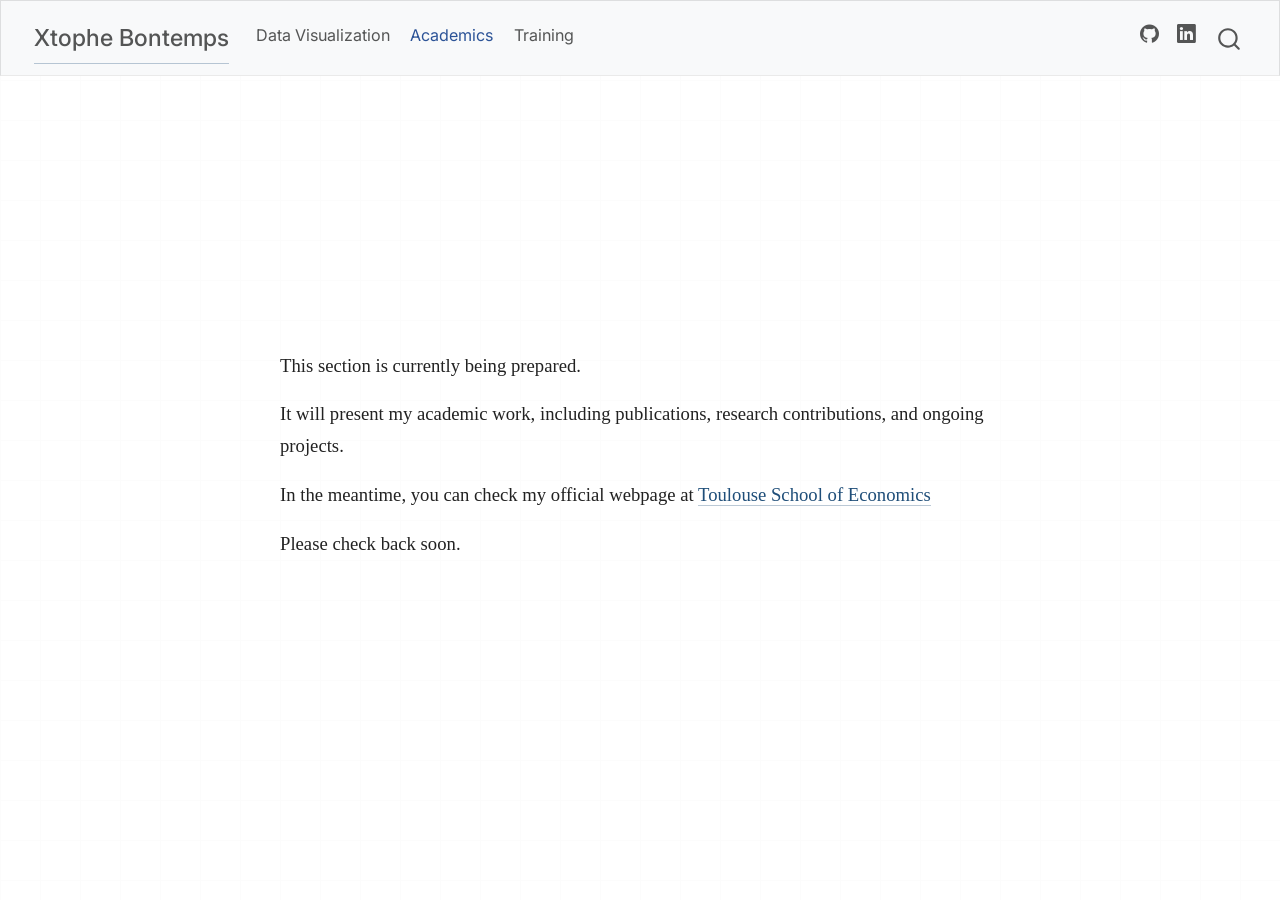
==== docs/academics.html @ 577853c5 "academics..." ====
<!DOCTYPE html>
<html xmlns="http://www.w3.org/1999/xhtml" lang="en" xml:lang="en"><head>

<meta charset="utf-8">
<meta name="generator" content="quarto-1.8.25">

<meta name="viewport" content="width=device-width, initial-scale=1.0, user-scalable=yes">


<title>academics – Xtophe Bontemps</title>
<style>
code{white-space: pre-wrap;}
span.smallcaps{font-variant: small-caps;}
div.columns{display: flex; gap: min(4vw, 1.5em);}
div.column{flex: auto; overflow-x: auto;}
div.hanging-indent{margin-left: 1.5em; text-indent: -1.5em;}
ul.task-list{list-style: none;}
ul.task-list li input[type="checkbox"] {
  width: 0.8em;
  margin: 0 0.8em 0.2em -1em; /* quarto-specific, see https://github.com/quarto-dev/quarto-cli/issues/4556 */ 
  vertical-align: middle;
}
</style>


<script src="site_libs/quarto-nav/quarto-nav.js"></script>
<script src="site_libs/clipboard/clipboard.min.js"></script>
<script src="site_libs/quarto-search/autocomplete.umd.js"></script>
<script src="site_libs/quarto-search/fuse.min.js"></script>
<script src="site_libs/quarto-search/quarto-search.js"></script>
<meta name="quarto:offset" content="./">
<script src="site_libs/quarto-html/quarto.js" type="module"></script>
<script src="site_libs/quarto-html/tabsets/tabsets.js" type="module"></script>
<script src="site_libs/quarto-html/axe/axe-check.js" type="module"></script>
<script src="site_libs/quarto-html/popper.min.js"></script>
<script src="site_libs/quarto-html/tippy.umd.min.js"></script>
<script src="site_libs/quarto-html/anchor.min.js"></script>
<link href="site_libs/quarto-html/tippy.css" rel="stylesheet">
<link href="site_libs/quarto-html/quarto-syntax-highlighting-7b89279ff1a6dce999919e0e67d4d9ec.css" rel="stylesheet" id="quarto-text-highlighting-styles">
<script src="site_libs/bootstrap/bootstrap.min.js"></script>
<link href="site_libs/bootstrap/bootstrap-icons.css" rel="stylesheet">
<link href="site_libs/bootstrap/bootstrap-ff9c7afb6f1404417917cb7d0d4af523.min.css" rel="stylesheet" append-hash="true" id="quarto-bootstrap" data-mode="light">
<script id="quarto-search-options" type="application/json">{
  "location": "navbar",
  "copy-button": false,
  "collapse-after": 3,
  "panel-placement": "end",
  "type": "overlay",
  "limit": 50,
  "keyboard-shortcut": [
    "f",
    "/",
    "s"
  ],
  "show-item-context": false,
  "language": {
    "search-no-results-text": "No results",
    "search-matching-documents-text": "matching documents",
    "search-copy-link-title": "Copy link to search",
    "search-hide-matches-text": "Hide additional matches",
    "search-more-match-text": "more match in this document",
    "search-more-matches-text": "more matches in this document",
    "search-clear-button-title": "Clear",
    "search-text-placeholder": "",
    "search-detached-cancel-button-title": "Cancel",
    "search-submit-button-title": "Submit",
    "search-label": "Search"
  }
}</script>


<link rel="stylesheet" href="Mystyle.css">
</head>

<body class="nav-fixed fullcontent quarto-light">

<div id="quarto-search-results"></div>
  <header id="quarto-header" class="headroom fixed-top">
    <nav class="navbar navbar-expand-lg " data-bs-theme="dark">
      <div class="navbar-container container-fluid">
      <div class="navbar-brand-container mx-auto">
    <a href="./index.html" class="navbar-brand navbar-brand-logo">
    </a>
    <a class="navbar-brand" href="./index.html">
    <span class="navbar-title">Xtophe Bontemps</span>
    </a>
  </div>
            <div id="quarto-search" class="" title="Search"></div>
          <button class="navbar-toggler" type="button" data-bs-toggle="collapse" data-bs-target="#navbarCollapse" aria-controls="navbarCollapse" role="menu" aria-expanded="false" aria-label="Toggle navigation" onclick="if (window.quartoToggleHeadroom) { window.quartoToggleHeadroom(); }">
  <span class="navbar-toggler-icon"></span>
</button>
          <div class="collapse navbar-collapse" id="navbarCollapse">
            <ul class="navbar-nav navbar-nav-scroll me-auto">
  <li class="nav-item">
    <a class="nav-link" href="./dataviz.html"> 
<span class="menu-text">Data Visualization</span></a>
  </li>  
  <li class="nav-item">
    <a class="nav-link active" href="./academics.html" aria-current="page"> 
<span class="menu-text">Academics</span></a>
  </li>  
  <li class="nav-item">
    <a class="nav-link" href="./training.html"> 
<span class="menu-text">Training</span></a>
  </li>  
</ul>
            <ul class="navbar-nav navbar-nav-scroll ms-auto">
  <li class="nav-item compact">
    <a class="nav-link" href="https://github.com/XtopheB"> <i class="bi bi-github" role="img">
</i> 
<span class="menu-text"></span></a>
  </li>  
  <li class="nav-item compact">
    <a class="nav-link" href="https://linkedin.com/in/cbontemps/"> <i class="bi bi-linkedin" role="img">
</i> 
<span class="menu-text"></span></a>
  </li>  
</ul>
          </div> <!-- /navcollapse -->
            <div class="quarto-navbar-tools">
</div>
      </div> <!-- /container-fluid -->
    </nav>
</header>
<!-- content -->
<div id="quarto-content" class="quarto-container page-columns page-rows-contents page-layout-article page-navbar">
<!-- sidebar -->
<!-- margin-sidebar -->
    
<!-- main -->
<main class="content" id="quarto-document-content"><header id="title-block-header" class="quarto-title-block"></header>




<p>This section is currently being prepared.<br>
</p>
<p>It will present my academic work, including publications, research contributions, and ongoing projects.&nbsp;</p>
<p>In the meantime, you can check my official webpage at <a href="https://www.tse-fr.eu/people/christophe-bontemps?tab=bio-and-research-interests" target="_blank">Toulouse School of Economics</a><br>
</p>
<p>Please check back soon.</p>



</main> <!-- /main -->
<script id="quarto-html-after-body" type="application/javascript">
  window.document.addEventListener("DOMContentLoaded", function (event) {
    const icon = "";
    const anchorJS = new window.AnchorJS();
    anchorJS.options = {
      placement: 'right',
      icon: icon
    };
    anchorJS.add('.anchored');
    const isCodeAnnotation = (el) => {
      for (const clz of el.classList) {
        if (clz.startsWith('code-annotation-')) {                     
          return true;
        }
      }
      return false;
    }
    const onCopySuccess = function(e) {
      // button target
      const button = e.trigger;
      // don't keep focus
      button.blur();
      // flash "checked"
      button.classList.add('code-copy-button-checked');
      var currentTitle = button.getAttribute("title");
      button.setAttribute("title", "Copied!");
      let tooltip;
      if (window.bootstrap) {
        button.setAttribute("data-bs-toggle", "tooltip");
        button.setAttribute("data-bs-placement", "left");
        button.setAttribute("data-bs-title", "Copied!");
        tooltip = new bootstrap.Tooltip(button, 
          { trigger: "manual", 
            customClass: "code-copy-button-tooltip",
            offset: [0, -8]});
        tooltip.show();    
      }
      setTimeout(function() {
        if (tooltip) {
          tooltip.hide();
          button.removeAttribute("data-bs-title");
          button.removeAttribute("data-bs-toggle");
          button.removeAttribute("data-bs-placement");
        }
        button.setAttribute("title", currentTitle);
        button.classList.remove('code-copy-button-checked');
      }, 1000);
      // clear code selection
      e.clearSelection();
    }
    const getTextToCopy = function(trigger) {
      const outerScaffold = trigger.parentElement.cloneNode(true);
      const codeEl = outerScaffold.querySelector('code');
      for (const childEl of codeEl.children) {
        if (isCodeAnnotation(childEl)) {
          childEl.remove();
        }
      }
      return codeEl.innerText;
    }
    const clipboard = new window.ClipboardJS('.code-copy-button:not([data-in-quarto-modal])', {
      text: getTextToCopy
    });
    clipboard.on('success', onCopySuccess);
    if (window.document.getElementById('quarto-embedded-source-code-modal')) {
      const clipboardModal = new window.ClipboardJS('.code-copy-button[data-in-quarto-modal]', {
        text: getTextToCopy,
        container: window.document.getElementById('quarto-embedded-source-code-modal')
      });
      clipboardModal.on('success', onCopySuccess);
    }
      var localhostRegex = new RegExp(/^(?:http|https):\/\/localhost\:?[0-9]*\//);
      var mailtoRegex = new RegExp(/^mailto:/);
        var filterRegex = new RegExp('/' + window.location.host + '/');
      var isInternal = (href) => {
          return filterRegex.test(href) || localhostRegex.test(href) || mailtoRegex.test(href);
      }
      // Inspect non-navigation links and adorn them if external
     var links = window.document.querySelectorAll('a[href]:not(.nav-link):not(.navbar-brand):not(.toc-action):not(.sidebar-link):not(.sidebar-item-toggle):not(.pagination-link):not(.no-external):not([aria-hidden]):not(.dropdown-item):not(.quarto-navigation-tool):not(.about-link)');
      for (var i=0; i<links.length; i++) {
        const link = links[i];
        if (!isInternal(link.href)) {
          // undo the damage that might have been done by quarto-nav.js in the case of
          // links that we want to consider external
          if (link.dataset.originalHref !== undefined) {
            link.href = link.dataset.originalHref;
          }
        }
      }
    function tippyHover(el, contentFn, onTriggerFn, onUntriggerFn) {
      const config = {
        allowHTML: true,
        maxWidth: 500,
        delay: 100,
        arrow: false,
        appendTo: function(el) {
            return el.parentElement;
        },
        interactive: true,
        interactiveBorder: 10,
        theme: 'quarto',
        placement: 'bottom-start',
      };
      if (contentFn) {
        config.content = contentFn;
      }
      if (onTriggerFn) {
        config.onTrigger = onTriggerFn;
      }
      if (onUntriggerFn) {
        config.onUntrigger = onUntriggerFn;
      }
      window.tippy(el, config); 
    }
    const noterefs = window.document.querySelectorAll('a[role="doc-noteref"]');
    for (var i=0; i<noterefs.length; i++) {
      const ref = noterefs[i];
      tippyHover(ref, function() {
        // use id or data attribute instead here
        let href = ref.getAttribute('data-footnote-href') || ref.getAttribute('href');
        try { href = new URL(href).hash; } catch {}
        const id = href.replace(/^#\/?/, "");
        const note = window.document.getElementById(id);
        if (note) {
          return note.innerHTML;
        } else {
          return "";
        }
      });
    }
    const xrefs = window.document.querySelectorAll('a.quarto-xref');
    const processXRef = (id, note) => {
      // Strip column container classes
      const stripColumnClz = (el) => {
        el.classList.remove("page-full", "page-columns");
        if (el.children) {
          for (const child of el.children) {
            stripColumnClz(child);
          }
        }
      }
      stripColumnClz(note)
      if (id === null || id.startsWith('sec-')) {
        // Special case sections, only their first couple elements
        const container = document.createElement("div");
        if (note.children && note.children.length > 2) {
          container.appendChild(note.children[0].cloneNode(true));
          for (let i = 1; i < note.children.length; i++) {
            const child = note.children[i];
            if (child.tagName === "P" && child.innerText === "") {
              continue;
            } else {
              container.appendChild(child.cloneNode(true));
              break;
            }
          }
          if (window.Quarto?.typesetMath) {
            window.Quarto.typesetMath(container);
          }
          return container.innerHTML
        } else {
          if (window.Quarto?.typesetMath) {
            window.Quarto.typesetMath(note);
          }
          return note.innerHTML;
        }
      } else {
        // Remove any anchor links if they are present
        const anchorLink = note.querySelector('a.anchorjs-link');
        if (anchorLink) {
          anchorLink.remove();
        }
        if (window.Quarto?.typesetMath) {
          window.Quarto.typesetMath(note);
        }
        if (note.classList.contains("callout")) {
          return note.outerHTML;
        } else {
          return note.innerHTML;
        }
      }
    }
    for (var i=0; i<xrefs.length; i++) {
      const xref = xrefs[i];
      tippyHover(xref, undefined, function(instance) {
        instance.disable();
        let url = xref.getAttribute('href');
        let hash = undefined; 
        if (url.startsWith('#')) {
          hash = url;
        } else {
          try { hash = new URL(url).hash; } catch {}
        }
        if (hash) {
          const id = hash.replace(/^#\/?/, "");
          const note = window.document.getElementById(id);
          if (note !== null) {
            try {
              const html = processXRef(id, note.cloneNode(true));
              instance.setContent(html);
            } finally {
              instance.enable();
              instance.show();
            }
          } else {
            // See if we can fetch this
            fetch(url.split('#')[0])
            .then(res => res.text())
            .then(html => {
              const parser = new DOMParser();
              const htmlDoc = parser.parseFromString(html, "text/html");
              const note = htmlDoc.getElementById(id);
              if (note !== null) {
                const html = processXRef(id, note);
                instance.setContent(html);
              } 
            }).finally(() => {
              instance.enable();
              instance.show();
            });
          }
        } else {
          // See if we can fetch a full url (with no hash to target)
          // This is a special case and we should probably do some content thinning / targeting
          fetch(url)
          .then(res => res.text())
          .then(html => {
            const parser = new DOMParser();
            const htmlDoc = parser.parseFromString(html, "text/html");
            const note = htmlDoc.querySelector('main.content');
            if (note !== null) {
              // This should only happen for chapter cross references
              // (since there is no id in the URL)
              // remove the first header
              if (note.children.length > 0 && note.children[0].tagName === "HEADER") {
                note.children[0].remove();
              }
              const html = processXRef(null, note);
              instance.setContent(html);
            } 
          }).finally(() => {
            instance.enable();
            instance.show();
          });
        }
      }, function(instance) {
      });
    }
        let selectedAnnoteEl;
        const selectorForAnnotation = ( cell, annotation) => {
          let cellAttr = 'data-code-cell="' + cell + '"';
          let lineAttr = 'data-code-annotation="' +  annotation + '"';
          const selector = 'span[' + cellAttr + '][' + lineAttr + ']';
          return selector;
        }
        const selectCodeLines = (annoteEl) => {
          const doc = window.document;
          const targetCell = annoteEl.getAttribute("data-target-cell");
          const targetAnnotation = annoteEl.getAttribute("data-target-annotation");
          const annoteSpan = window.document.querySelector(selectorForAnnotation(targetCell, targetAnnotation));
          const lines = annoteSpan.getAttribute("data-code-lines").split(",");
          const lineIds = lines.map((line) => {
            return targetCell + "-" + line;
          })
          let top = null;
          let height = null;
          let parent = null;
          if (lineIds.length > 0) {
              //compute the position of the single el (top and bottom and make a div)
              const el = window.document.getElementById(lineIds[0]);
              top = el.offsetTop;
              height = el.offsetHeight;
              parent = el.parentElement.parentElement;
            if (lineIds.length > 1) {
              const lastEl = window.document.getElementById(lineIds[lineIds.length - 1]);
              const bottom = lastEl.offsetTop + lastEl.offsetHeight;
              height = bottom - top;
            }
            if (top !== null && height !== null && parent !== null) {
              // cook up a div (if necessary) and position it 
              let div = window.document.getElementById("code-annotation-line-highlight");
              if (div === null) {
                div = window.document.createElement("div");
                div.setAttribute("id", "code-annotation-line-highlight");
                div.style.position = 'absolute';
                parent.appendChild(div);
              }
              div.style.top = top - 2 + "px";
              div.style.height = height + 4 + "px";
              div.style.left = 0;
              let gutterDiv = window.document.getElementById("code-annotation-line-highlight-gutter");
              if (gutterDiv === null) {
                gutterDiv = window.document.createElement("div");
                gutterDiv.setAttribute("id", "code-annotation-line-highlight-gutter");
                gutterDiv.style.position = 'absolute';
                const codeCell = window.document.getElementById(targetCell);
                const gutter = codeCell.querySelector('.code-annotation-gutter');
                gutter.appendChild(gutterDiv);
              }
              gutterDiv.style.top = top - 2 + "px";
              gutterDiv.style.height = height + 4 + "px";
            }
            selectedAnnoteEl = annoteEl;
          }
        };
        const unselectCodeLines = () => {
          const elementsIds = ["code-annotation-line-highlight", "code-annotation-line-highlight-gutter"];
          elementsIds.forEach((elId) => {
            const div = window.document.getElementById(elId);
            if (div) {
              div.remove();
            }
          });
          selectedAnnoteEl = undefined;
        };
          // Handle positioning of the toggle
      window.addEventListener(
        "resize",
        throttle(() => {
          elRect = undefined;
          if (selectedAnnoteEl) {
            selectCodeLines(selectedAnnoteEl);
          }
        }, 10)
      );
      function throttle(fn, ms) {
      let throttle = false;
      let timer;
        return (...args) => {
          if(!throttle) { // first call gets through
              fn.apply(this, args);
              throttle = true;
          } else { // all the others get throttled
              if(timer) clearTimeout(timer); // cancel #2
              timer = setTimeout(() => {
                fn.apply(this, args);
                timer = throttle = false;
              }, ms);
          }
        };
      }
        // Attach click handler to the DT
        const annoteDls = window.document.querySelectorAll('dt[data-target-cell]');
        for (const annoteDlNode of annoteDls) {
          annoteDlNode.addEventListener('click', (event) => {
            const clickedEl = event.target;
            if (clickedEl !== selectedAnnoteEl) {
              unselectCodeLines();
              const activeEl = window.document.querySelector('dt[data-target-cell].code-annotation-active');
              if (activeEl) {
                activeEl.classList.remove('code-annotation-active');
              }
              selectCodeLines(clickedEl);
              clickedEl.classList.add('code-annotation-active');
            } else {
              // Unselect the line
              unselectCodeLines();
              clickedEl.classList.remove('code-annotation-active');
            }
          });
        }
    const findCites = (el) => {
      const parentEl = el.parentElement;
      if (parentEl) {
        const cites = parentEl.dataset.cites;
        if (cites) {
          return {
            el,
            cites: cites.split(' ')
          };
        } else {
          return findCites(el.parentElement)
        }
      } else {
        return undefined;
      }
    };
    var bibliorefs = window.document.querySelectorAll('a[role="doc-biblioref"]');
    for (var i=0; i<bibliorefs.length; i++) {
      const ref = bibliorefs[i];
      const citeInfo = findCites(ref);
      if (citeInfo) {
        tippyHover(citeInfo.el, function() {
          var popup = window.document.createElement('div');
          citeInfo.cites.forEach(function(cite) {
            var citeDiv = window.document.createElement('div');
            citeDiv.classList.add('hanging-indent');
            citeDiv.classList.add('csl-entry');
            var biblioDiv = window.document.getElementById('ref-' + cite);
            if (biblioDiv) {
              citeDiv.innerHTML = biblioDiv.innerHTML;
            }
            popup.appendChild(citeDiv);
          });
          return popup.innerHTML;
        });
      }
    }
  });
  </script>
</div> <!-- /content -->




</body></html>
---- docs/site_libs/quarto-html/tippy.css ----
.tippy-box[data-animation=fade][data-state=hidden]{opacity:0}[data-tippy-root]{max-width:calc(100vw - 10px)}.tippy-box{position:relative;background-color:#333;color:#fff;border-radius:4px;font-size:14px;line-height:1.4;white-space:normal;outline:0;transition-property:transform,visibility,opacity}.tippy-box[data-placement^=top]>.tippy-arrow{bottom:0}.tippy-box[data-placement^=top]>.tippy-arrow:before{bottom:-7px;left:0;border-width:8px 8px 0;border-top-color:initial;transform-origin:center top}.tippy-box[data-placement^=bottom]>.tippy-arrow{top:0}.tippy-box[data-placement^=bottom]>.tippy-arrow:before{top:-7px;left:0;border-width:0 8px 8px;border-bottom-color:initial;transform-origin:center bottom}.tippy-box[data-placement^=left]>.tippy-arrow{right:0}.tippy-box[data-placement^=left]>.tippy-arrow:before{border-width:8px 0 8px 8px;border-left-color:initial;right:-7px;transform-origin:center left}.tippy-box[data-placement^=right]>.tippy-arrow{left:0}.tippy-box[data-placement^=right]>.tippy-arrow:before{left:-7px;border-width:8px 8px 8px 0;border-right-color:initial;transform-origin:center right}.tippy-box[data-inertia][data-state=visible]{transition-timing-function:cubic-bezier(.54,1.5,.38,1.11)}.tippy-arrow{width:16px;height:16px;color:#333}.tippy-arrow:before{content:"";position:absolute;border-color:transparent;border-style:solid}.tippy-content{position:relative;padding:5px 9px;z-index:1}
---- docs/site_libs/quarto-html/quarto-syntax-highlighting-7b89279ff1a6dce999919e0e67d4d9ec.css ----
/* quarto syntax highlight colors */
:root {
  --quarto-hl-ot-color: #003B4F;
  --quarto-hl-at-color: #657422;
  --quarto-hl-ss-color: #20794D;
  --quarto-hl-an-color: #5E5E5E;
  --quarto-hl-fu-color: #4758AB;
  --quarto-hl-st-color: #20794D;
  --quarto-hl-cf-color: #003B4F;
  --quarto-hl-op-color: #5E5E5E;
  --quarto-hl-er-color: #AD0000;
  --quarto-hl-bn-color: #AD0000;
  --quarto-hl-al-color: #AD0000;
  --quarto-hl-va-color: #111111;
  --quarto-hl-bu-color: inherit;
  --quarto-hl-ex-color: inherit;
  --quarto-hl-pp-color: #AD0000;
  --quarto-hl-in-color: #5E5E5E;
  --quarto-hl-vs-color: #20794D;
  --quarto-hl-wa-color: #5E5E5E;
  --quarto-hl-do-color: #5E5E5E;
  --quarto-hl-im-color: #00769E;
  --quarto-hl-ch-color: #20794D;
  --quarto-hl-dt-color: #AD0000;
  --quarto-hl-fl-color: #AD0000;
  --quarto-hl-co-color: #5E5E5E;
  --quarto-hl-cv-color: #5E5E5E;
  --quarto-hl-cn-color: #8f5902;
  --quarto-hl-sc-color: #5E5E5E;
  --quarto-hl-dv-color: #AD0000;
  --quarto-hl-kw-color: #003B4F;
}

/* other quarto variables */
:root {
  --quarto-font-monospace: SFMono-Regular, Menlo, Monaco, Consolas, "Liberation Mono", "Courier New", monospace;
}

/* syntax highlight based on Pandoc's rules */
pre > code.sourceCode > span {
  color: #003B4F;
}

code.sourceCode > span {
  color: #003B4F;
}

div.sourceCode,
div.sourceCode pre.sourceCode {
  color: #003B4F;
}

/* Normal */
code span {
  color: #003B4F;
}

/* Alert */
code span.al {
  color: #AD0000;
  font-style: inherit;
}

/* Annotation */
code span.an {
  color: #5E5E5E;
  font-style: inherit;
}

/* Attribute */
code span.at {
  color: #657422;
  font-style: inherit;
}

/* BaseN */
code span.bn {
  color: #AD0000;
  font-style: inherit;
}

/* BuiltIn */
code span.bu {
  font-style: inherit;
}

/* ControlFlow */
code span.cf {
  color: #003B4F;
  font-weight: bold;
  font-style: inherit;
}

/* Char */
code span.ch {
  color: #20794D;
  font-style: inherit;
}

/* Constant */
code span.cn {
  color: #8f5902;
  font-style: inherit;
}

/* Comment */
code span.co {
  color: #5E5E5E;
  font-style: inherit;
}

/* CommentVar */
code span.cv {
  color: #5E5E5E;
  font-style: italic;
}

/* Documentation */
code span.do {
  color: #5E5E5E;
  font-style: italic;
}

/* DataType */
code span.dt {
  color: #AD0000;
  font-style: inherit;
}

/* DecVal */
code span.dv {
  color: #AD0000;
  font-style: inherit;
}

/* Error */
code span.er {
  color: #AD0000;
  font-style: inherit;
}

/* Extension */
code span.ex {
  font-style: inherit;
}

/* Float */
code span.fl {
  color: #AD0000;
  font-style: inherit;
}

/* Function */
code span.fu {
  color: #4758AB;
  font-style: inherit;
}

/* Import */
code span.im {
  color: #00769E;
  font-style: inherit;
}

/* Information */
code span.in {
  color: #5E5E5E;
  font-style: inherit;
}

/* Keyword */
code span.kw {
  color: #003B4F;
  font-weight: bold;
  font-style: inherit;
}

/* Operator */
code span.op {
  color: #5E5E5E;
  font-style: inherit;
}

/* Other */
code span.ot {
  color: #003B4F;
  font-style: inherit;
}

/* Preprocessor */
code span.pp {
  color: #AD0000;
  font-style: inherit;
}

/* SpecialChar */
code span.sc {
  color: #5E5E5E;
  font-style: inherit;
}

/* SpecialString */
code span.ss {
  color: #20794D;
  font-style: inherit;
}

/* String */
code span.st {
  color: #20794D;
  font-style: inherit;
}

/* Variable */
code span.va {
  color: #111111;
  font-style: inherit;
}

/* VerbatimString */
code span.vs {
  color: #20794D;
  font-style: inherit;
}

/* Warning */
code span.wa {
  color: #5E5E5E;
  font-style: italic;
}

.prevent-inlining {
  content: "</";
}

/*# sourceMappingURL=3944bc705cfaf4c80e56f77c5205168a.css.map */
---- docs/Mystyle.css ----
/* ================================
   1. Typography
================================ */

@import url('https://fonts.googleapis.com/css2?family=Libre+Baskerville&family=Inter:wght@300;400;500;600&display=swap');

body {
  font-family: 'Inter', sans-serif;
  color: #222;
  line-height: 1.7;
  background-color: #ffffff;
}

/* Headings: serif for authority */
h1, h2, h3, h4 {
  font-family: 'Libre Baskerville', serif;
  letter-spacing: -0.3px;
  font-weight: 500;
  color: #111;
}

/* ================================
   2. Layout & spacing
================================ */

main {
  max-width: 900px;
  margin: auto;
  padding: 20px;
}

p {
  max-width: 720px;
}

/* Breathing space */
h2 {
  margin-top: 2.5rem;
}

h3 {
  margin-top: 1.8rem;
}

/* Horizontal rule refinement */
hr {
  border: none;
  height: 1px;
  background: #e5e5e5;
  margin: 2.5rem 0;
}

/* ================================
   3. Signature identity
================================ */

/* Accent color */
:root {
  --accent: #1f4e79;
}

/* Elegant underline under main title */
h1::after {
  content: "";
  display: block;
  width: 60px;
  height: 2px;
  background: var(--accent);
  margin-top: 12px;
}

/* Section headers with subtle data cue */
h2 {
  border-left: 4px solid var(--accent);
  padding-left: 12px;
}

/* ================================
   4. Links (subtle + professional)
================================ */

a {
  color: var(--accent);
  text-decoration: none;
  border-bottom: 1px solid rgba(31, 78, 121, 0.3);
  transition: all 0.2s ease;
}

a:hover {
  border-bottom: 1px solid var(--accent);
}

/* ================================
   5. Navbar refinement
================================ */

.navbar {
  font-size: 0.95rem;
  border-bottom: 1px solid #eaeaea;
}

.navbar-brand {
  font-weight: 500;
}

/* ================================
   6. Lists
================================ */

ul {
  padding-left: 1.2rem;
}

li {
  margin-bottom: 0.4rem;
}

/* ================================
   7. Blockquotes (for teaching tone)
================================ */

blockquote {
  border-left: 3px solid #ccc;
  padding-left: 15px;
  color: #555;
  font-style: italic;
  margin: 1.5rem 0;
}

/* ================================
   8. Subtle "data feel" (VERY light grid)
   (optional — comment out if too much)
================================ */

body::before {
  content: "";
  position: fixed;
  top: 0;
  left: 0;
  width: 100%;
  height: 100%;
  background-image: 
    linear-gradient(#f7f7f7 1px, transparent 1px),
    linear-gradient(90deg, #f7f7f7 1px, transparent 1px);
  background-size: 40px 40px;
  z-index: -1;
  opacity: 0.4;
}

/* ================================
   9. Images
================================ */

img {
  border-radius: 4px;
  margin: 1rem 0;
}

.profile-img {
  border-radius: 6px;
  max-width: 100%;
  margin-top: 10px;
}
.logo {
  display: block;
  width: 120px;        /* keep it small */
  margin: 10px 0 20px 0;
  opacity: 0.9;        /* slightly muted = more elegant */
}

/* ================================
   10. Small polish
================================ */

strong {
  font-weight: 600;
}

em {
  color: #444;
}


/* ------
Cards
--------- */

/* Card grid */
.cards {
  display: grid;
  grid-template-columns: repeat(auto-fit, minmax(260px, 1fr));
  gap: 28px;
  margin-top: 30px;
}

/* Individual card */
.card {
  background: white;
  border: 1px solid #e5e7eb;
  border-radius: 14px;
  padding: 18px;
  transition: all 0.2s ease;
}

/* Hover effect */
.card:hover {
  transform: translateY(-4px);
  box-shadow: 0 10px 25px rgba(0,0,0,0.08);
}

/* Images */
.card img {
  width: 100%;
  height: 140px;
  object-fit: cover;
  border-radius: 8px;
  margin-bottom: 12px;
}

/* Titles */
.card h3 {
  margin-top: 8px;
  font-size: 1.05rem;
}

/* Links */
.card a {
  display: inline-block;
  margin-top: 6px;
  font-size: 0.9rem;
}
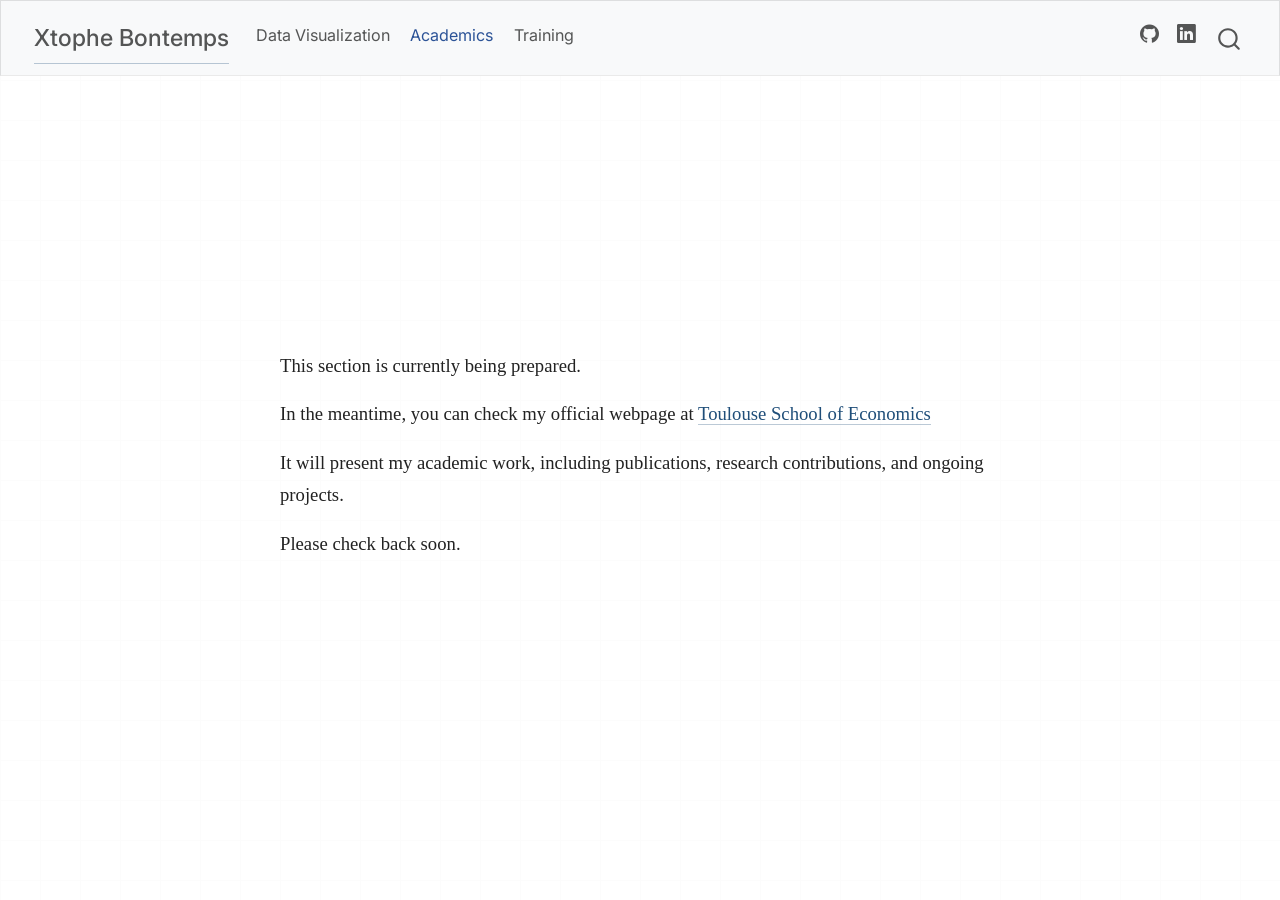
==== commit b4e9da5a: "academics..." ====
--- a/docs/academics.html
+++ b/docs/academics.html
@@ -135,9 +135,9 @@
 
 <p>This section is currently being prepared.<br>
 </p>
-<p>It will present my academic work, including publications, research contributions, and ongoing projects.&nbsp;</p>
 <p>In the meantime, you can check my official webpage at <a href="https://www.tse-fr.eu/people/christophe-bontemps?tab=bio-and-research-interests" target="_blank">Toulouse School of Economics</a><br>
 </p>
+<p>It will present my academic work, including publications, research contributions, and ongoing projects.</p>
 <p>Please check back soon.</p>
 
 
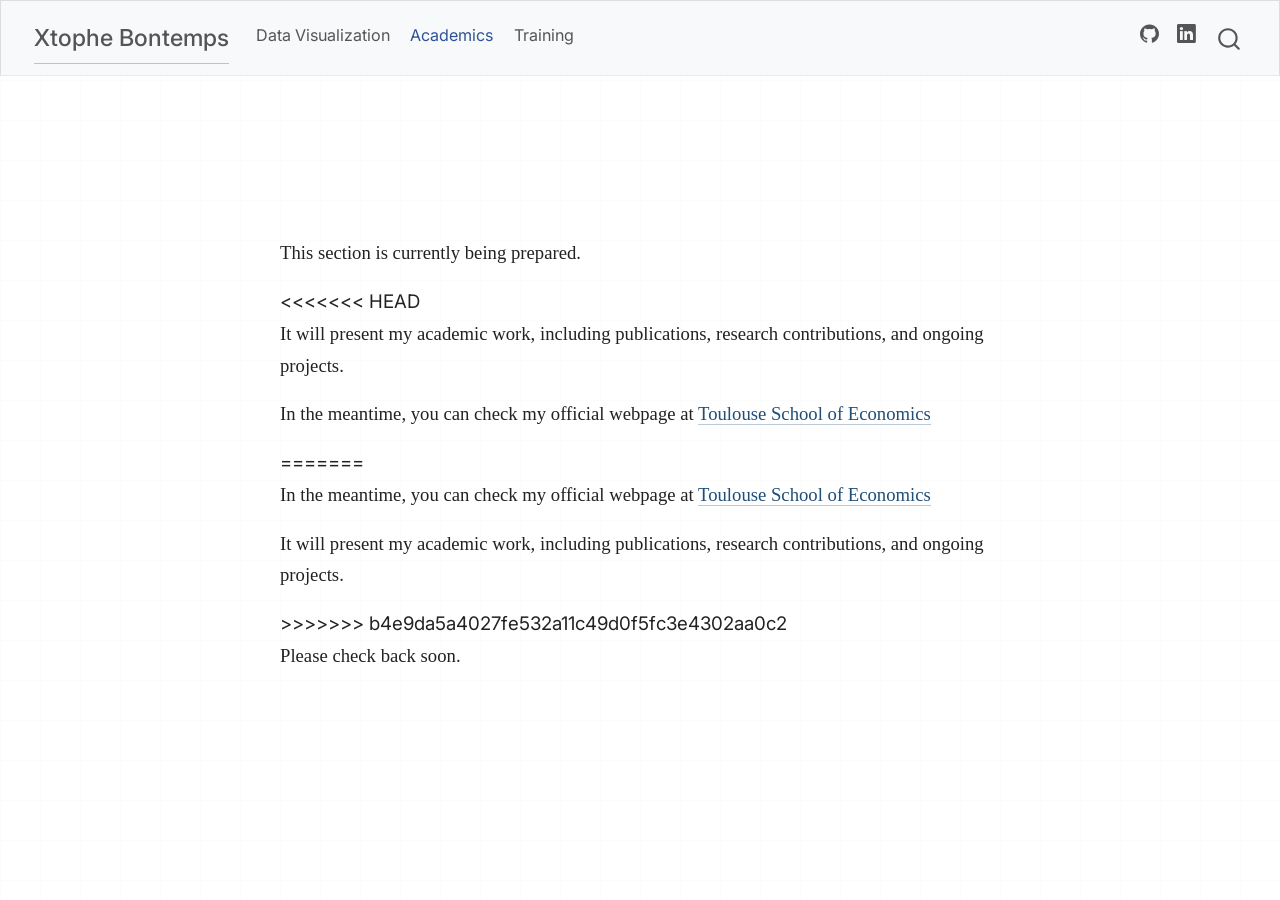
==== commit 42b6eac2: "merging Merge branch 'main' of https://github.com/XtopheB/DataViz  # Conflicts: #	academics.qmd #	do" ====
--- a/docs/academics.html
+++ b/docs/academics.html
@@ -135,9 +135,15 @@
 
 <p>This section is currently being prepared.<br>
 </p>
+<<<<<<< HEAD
+<p>It will present my academic work, including publications, research contributions, and ongoing projects.&nbsp;</p>
+<p>In the meantime, you can check my official webpage at <a href="https://www.tse-fr.eu/people/christophe-bontemps?tab=bio-and-research-interests" target="_blank">Toulouse School of Economics</a><br>
+</p>
+=======
 <p>In the meantime, you can check my official webpage at <a href="https://www.tse-fr.eu/people/christophe-bontemps?tab=bio-and-research-interests" target="_blank">Toulouse School of Economics</a><br>
 </p>
 <p>It will present my academic work, including publications, research contributions, and ongoing projects.</p>
+>>>>>>> b4e9da5a4027fe532a11c49d0f5fc3e4302aa0c2
 <p>Please check back soon.</p>
 
 
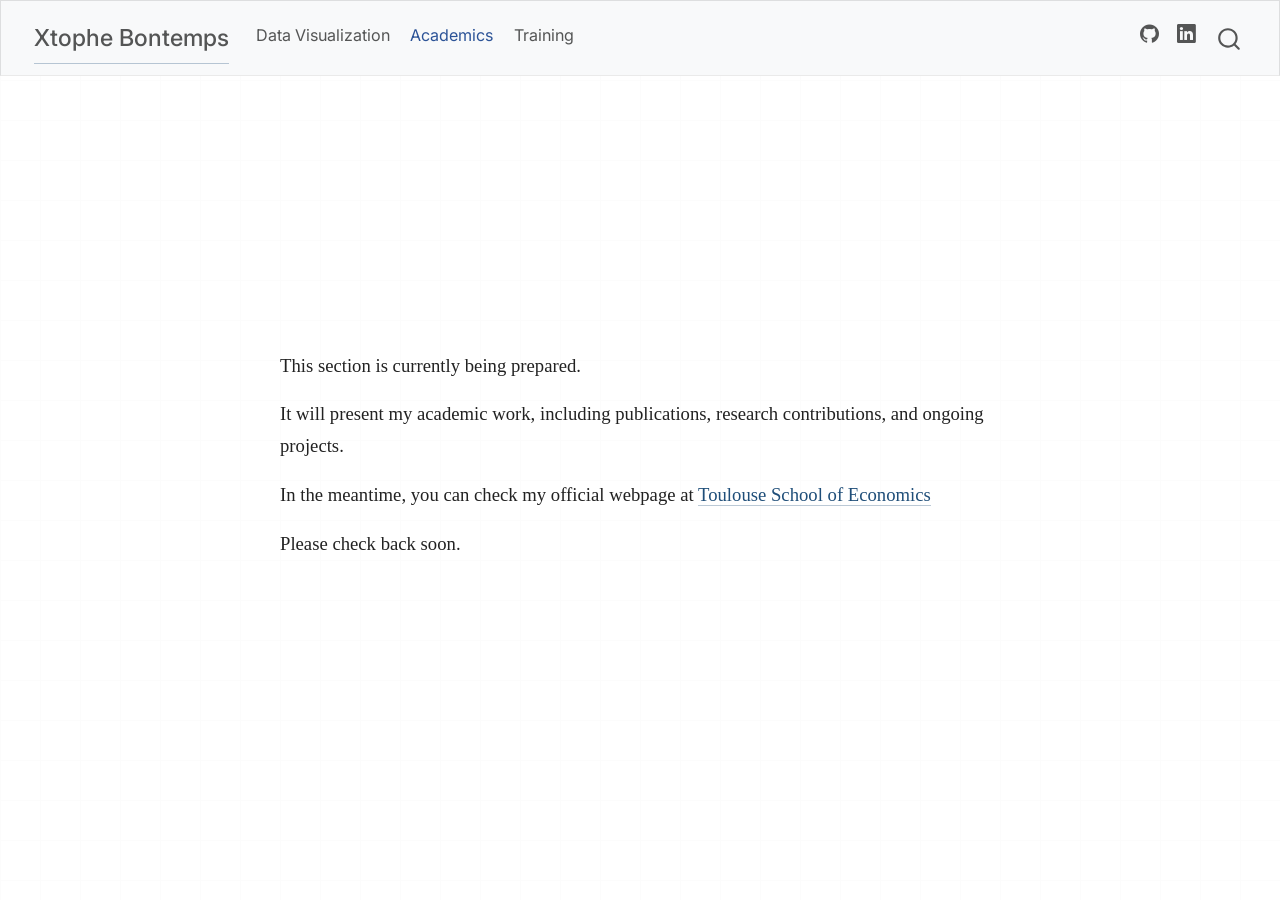
==== commit b73e1e05: "merged" ====
--- a/docs/academics.html
+++ b/docs/academics.html
@@ -135,15 +135,9 @@
 
 <p>This section is currently being prepared.<br>
 </p>
-<<<<<<< HEAD
 <p>It will present my academic work, including publications, research contributions, and ongoing projects.&nbsp;</p>
 <p>In the meantime, you can check my official webpage at <a href="https://www.tse-fr.eu/people/christophe-bontemps?tab=bio-and-research-interests" target="_blank">Toulouse School of Economics</a><br>
 </p>
-=======
-<p>In the meantime, you can check my official webpage at <a href="https://www.tse-fr.eu/people/christophe-bontemps?tab=bio-and-research-interests" target="_blank">Toulouse School of Economics</a><br>
-</p>
-<p>It will present my academic work, including publications, research contributions, and ongoing projects.</p>
->>>>>>> b4e9da5a4027fe532a11c49d0f5fc3e4302aa0c2
 <p>Please check back soon.</p>
 
 
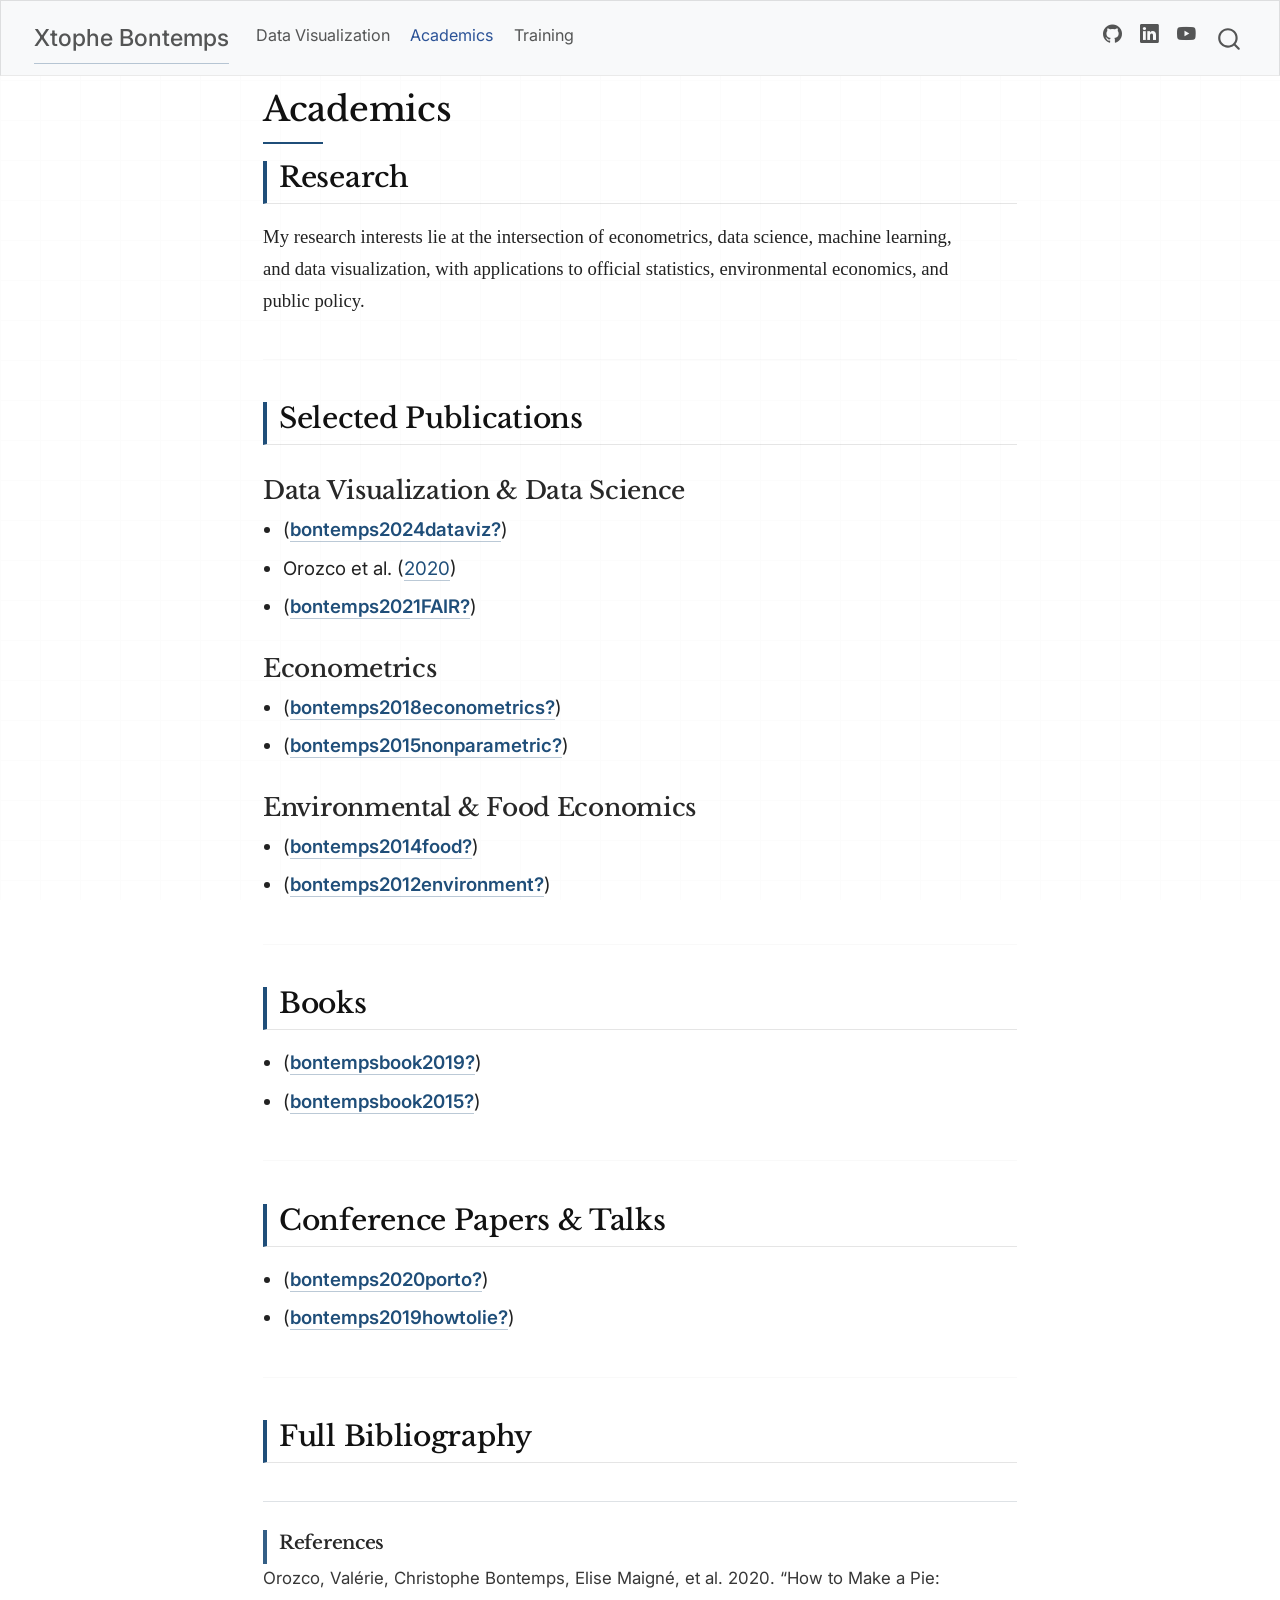
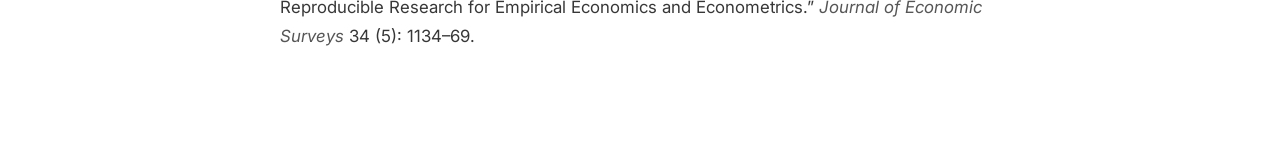
==== commit 827fa0ce: "Bibliography with bibtex" ====
--- a/docs/academics.html
+++ b/docs/academics.html
@@ -7,7 +7,7 @@
 <meta name="viewport" content="width=device-width, initial-scale=1.0, user-scalable=yes">
 
 
-<title>academics – Xtophe Bontemps</title>
+<title>Academics – Xtophe Bontemps</title>
 <style>
 code{white-space: pre-wrap;}
 span.smallcaps{font-variant: small-caps;}
@@ -20,7 +20,26 @@
   margin: 0 0.8em 0.2em -1em; /* quarto-specific, see https://github.com/quarto-dev/quarto-cli/issues/4556 */ 
   vertical-align: middle;
 }
-</style>
+/* CSS for citations */
+div.csl-bib-body { }
+div.csl-entry {
+  clear: both;
+}
+.hanging-indent div.csl-entry {
+  margin-left:2em;
+  text-indent:-2em;
+}
+div.csl-left-margin {
+  min-width:2em;
+  float:left;
+}
+div.csl-right-inline {
+  margin-left:2em;
+  padding-left:1em;
+}
+div.csl-indent {
+  margin-left: 2em;
+}</style>
 
 
 <script src="site_libs/quarto-nav/quarto-nav.js"></script>
@@ -115,6 +134,11 @@
 </i> 
 <span class="menu-text"></span></a>
   </li>  
+  <li class="nav-item compact">
+    <a class="nav-link" href="https://www.youtube.com/@xtophebontemps6037/videos/"> <i class="bi bi-youtube" role="img">
+</i> 
+<span class="menu-text"></span></a>
+  </li>  
 </ul>
           </div> <!-- /navcollapse -->
             <div class="quarto-navbar-tools">
@@ -128,21 +152,89 @@
 <!-- margin-sidebar -->
     
 <!-- main -->
-<main class="content" id="quarto-document-content"><header id="title-block-header" class="quarto-title-block"></header>
-
-
-
-
-<p>This section is currently being prepared.<br>
-</p>
-<p>It will present my academic work, including publications, research contributions, and ongoing projects.&nbsp;</p>
-<p>In the meantime, you can check my official webpage at <a href="https://www.tse-fr.eu/people/christophe-bontemps?tab=bio-and-research-interests" target="_blank">Toulouse School of Economics</a><br>
-</p>
-<p>Please check back soon.</p>
-
-
-
-</main> <!-- /main -->
+<main class="content" id="quarto-document-content">
+
+<header id="title-block-header" class="quarto-title-block default">
+<div class="quarto-title">
+<h1 class="title">Academics</h1>
+</div>
+
+
+
+<div class="quarto-title-meta">
+
+    
+  
+    
+  </div>
+  
+
+
+</header>
+
+
+<section id="research" class="level2">
+<h2 class="anchored" data-anchor-id="research">Research</h2>
+<p>My research interests lie at the intersection of econometrics, data science, machine learning, and data visualization, with applications to official statistics, environmental economics, and public policy.</p>
+<hr>
+</section>
+<section id="selected-publications" class="level2">
+<h2 class="anchored" data-anchor-id="selected-publications">Selected Publications</h2>
+<section id="data-visualization-data-science" class="level3">
+<h3 class="anchored" data-anchor-id="data-visualization-data-science">Data Visualization &amp; Data Science</h3>
+<ul>
+<li><span class="citation" data-cites="bontemps2024dataviz">(<a href="#ref-bontemps2024dataviz" role="doc-biblioref"><strong>bontemps2024dataviz?</strong></a>)</span></li>
+<li><span class="citation" data-cites="orozco2020make">Orozco et al. (<a href="#ref-orozco2020make" role="doc-biblioref">2020</a>)</span></li>
+<li><span class="citation" data-cites="bontemps2021FAIR">(<a href="#ref-bontemps2021FAIR" role="doc-biblioref"><strong>bontemps2021FAIR?</strong></a>)</span></li>
+</ul>
+</section>
+<section id="econometrics" class="level3">
+<h3 class="anchored" data-anchor-id="econometrics">Econometrics</h3>
+<ul>
+<li><span class="citation" data-cites="bontemps2018econometrics">(<a href="#ref-bontemps2018econometrics" role="doc-biblioref"><strong>bontemps2018econometrics?</strong></a>)</span></li>
+<li><span class="citation" data-cites="bontemps2015nonparametric">(<a href="#ref-bontemps2015nonparametric" role="doc-biblioref"><strong>bontemps2015nonparametric?</strong></a>)</span></li>
+</ul>
+</section>
+<section id="environmental-food-economics" class="level3">
+<h3 class="anchored" data-anchor-id="environmental-food-economics">Environmental &amp; Food Economics</h3>
+<ul>
+<li><span class="citation" data-cites="bontemps2014food">(<a href="#ref-bontemps2014food" role="doc-biblioref"><strong>bontemps2014food?</strong></a>)</span></li>
+<li><span class="citation" data-cites="bontemps2012environment">(<a href="#ref-bontemps2012environment" role="doc-biblioref"><strong>bontemps2012environment?</strong></a>)</span></li>
+</ul>
+<hr>
+</section>
+</section>
+<section id="books" class="level2">
+<h2 class="anchored" data-anchor-id="books">Books</h2>
+<ul>
+<li><span class="citation" data-cites="bontempsbook2019">(<a href="#ref-bontempsbook2019" role="doc-biblioref"><strong>bontempsbook2019?</strong></a>)</span></li>
+<li><span class="citation" data-cites="bontempsbook2015">(<a href="#ref-bontempsbook2015" role="doc-biblioref"><strong>bontempsbook2015?</strong></a>)</span></li>
+</ul>
+<hr>
+</section>
+<section id="conference-papers-talks" class="level2">
+<h2 class="anchored" data-anchor-id="conference-papers-talks">Conference Papers &amp; Talks</h2>
+<ul>
+<li><span class="citation" data-cites="bontemps2020porto">(<a href="#ref-bontemps2020porto" role="doc-biblioref"><strong>bontemps2020porto?</strong></a>)</span></li>
+<li><span class="citation" data-cites="bontemps2019howtolie">(<a href="#ref-bontemps2019howtolie" role="doc-biblioref"><strong>bontemps2019howtolie?</strong></a>)</span></li>
+</ul>
+<hr>
+</section>
+<section id="full-bibliography" class="level2">
+<h2 class="anchored" data-anchor-id="full-bibliography">Full Bibliography</h2>
+<div class="references">
+
+</div>
+
+
+
+</section>
+
+<div id="quarto-appendix" class="default"><section class="quarto-appendix-contents" role="doc-bibliography" id="quarto-bibliography"><h2 class="anchored quarto-appendix-heading">References</h2><div id="refs" class="references csl-bib-body hanging-indent" role="list">
+<div id="ref-orozco2020make" class="csl-entry" role="listitem">
+Orozco, Valérie, Christophe Bontemps, Elise Maigné, et al. 2020. <span>“How to Make a Pie: Reproducible Research for Empirical Economics and Econometrics.”</span> <em>Journal of Economic Surveys</em> 34 (5): 1134–69.
+</div>
+</div></section></div></main> <!-- /main -->
 <script id="quarto-html-after-body" type="application/javascript">
   window.document.addEventListener("DOMContentLoaded", function (event) {
     const icon = "";
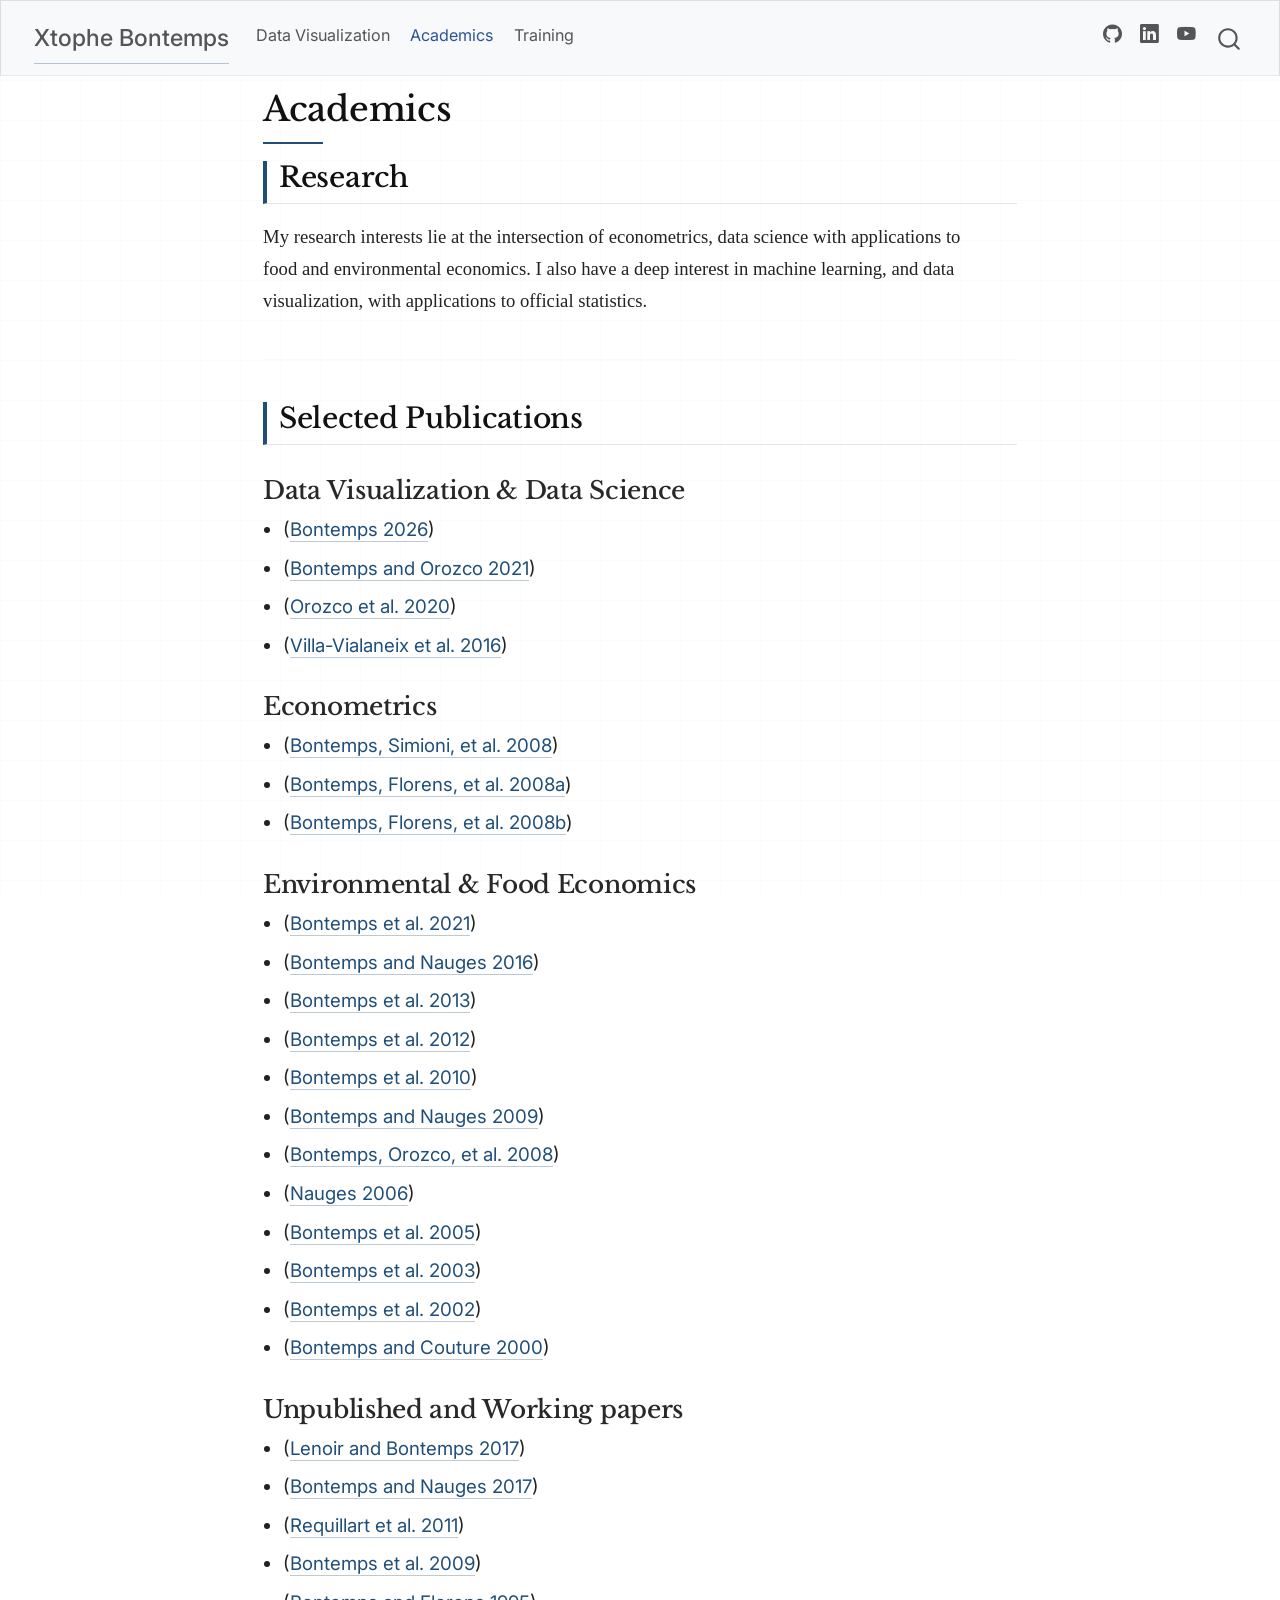
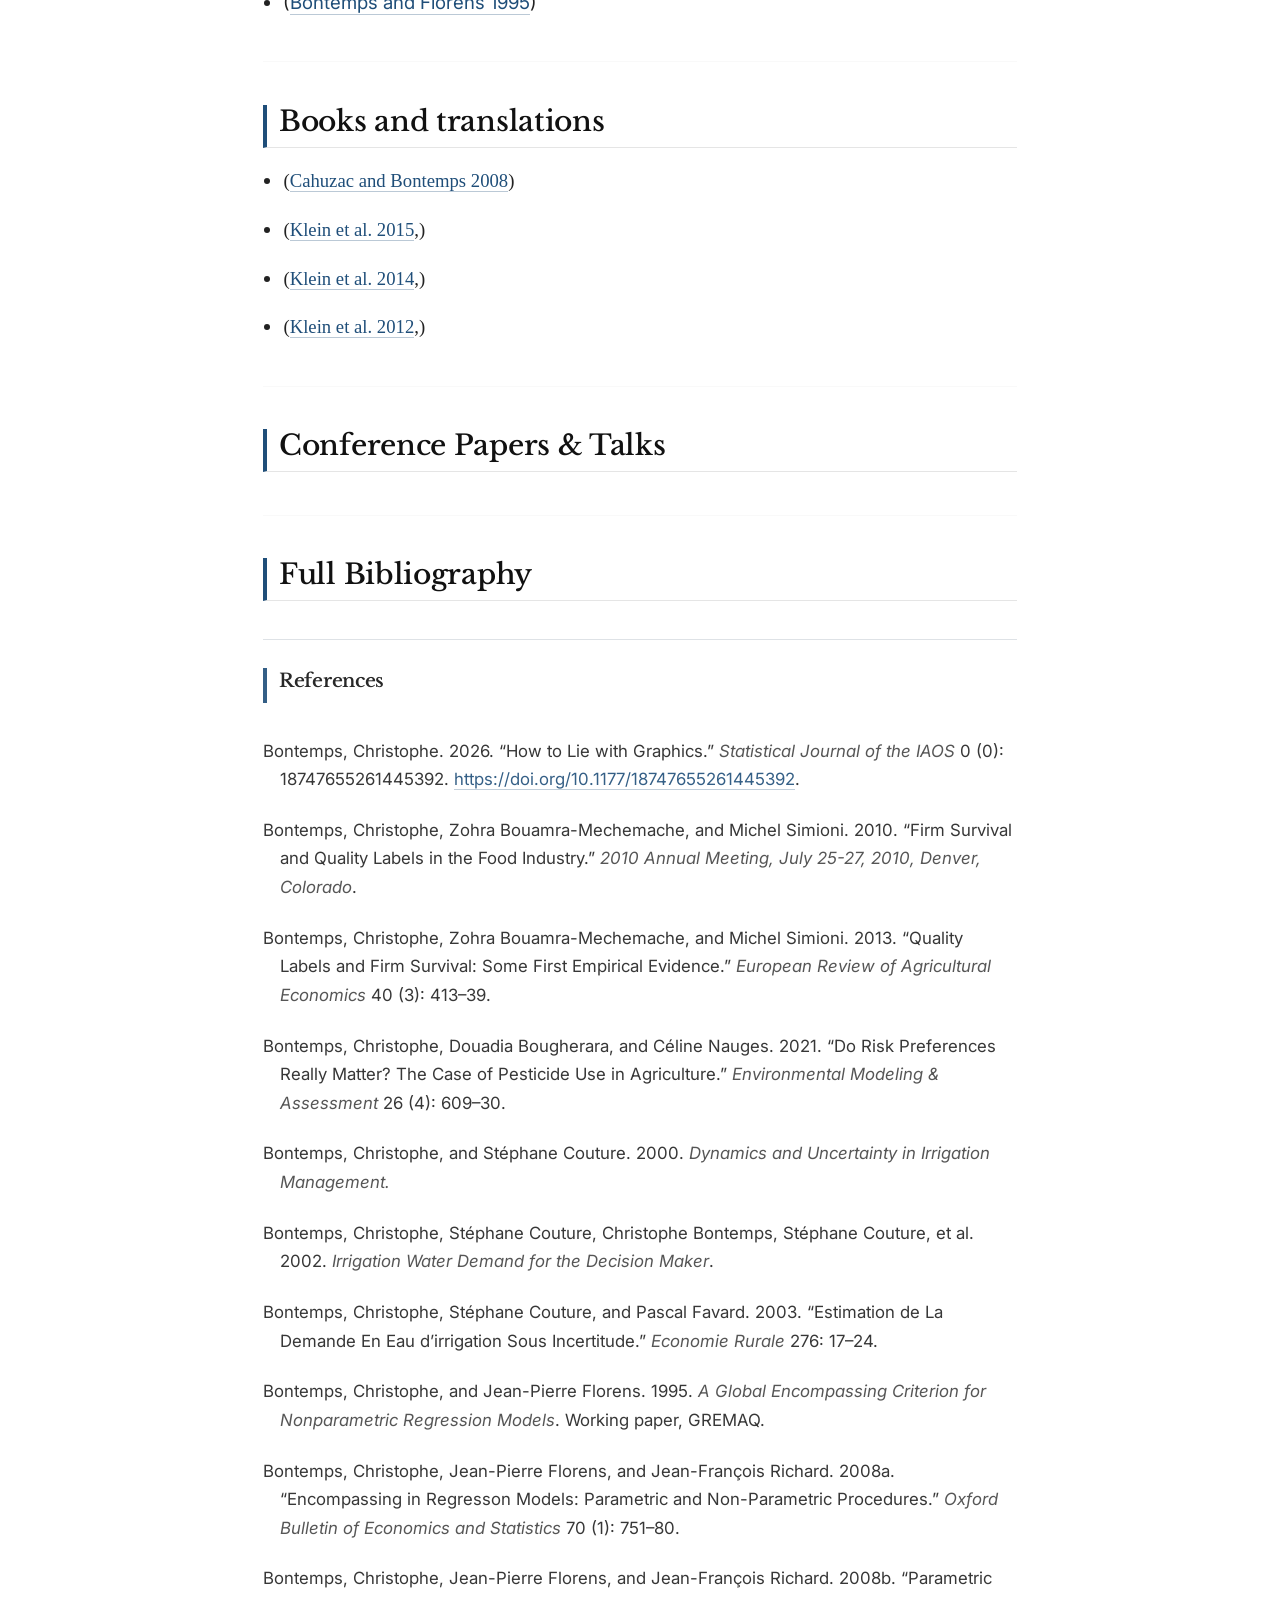
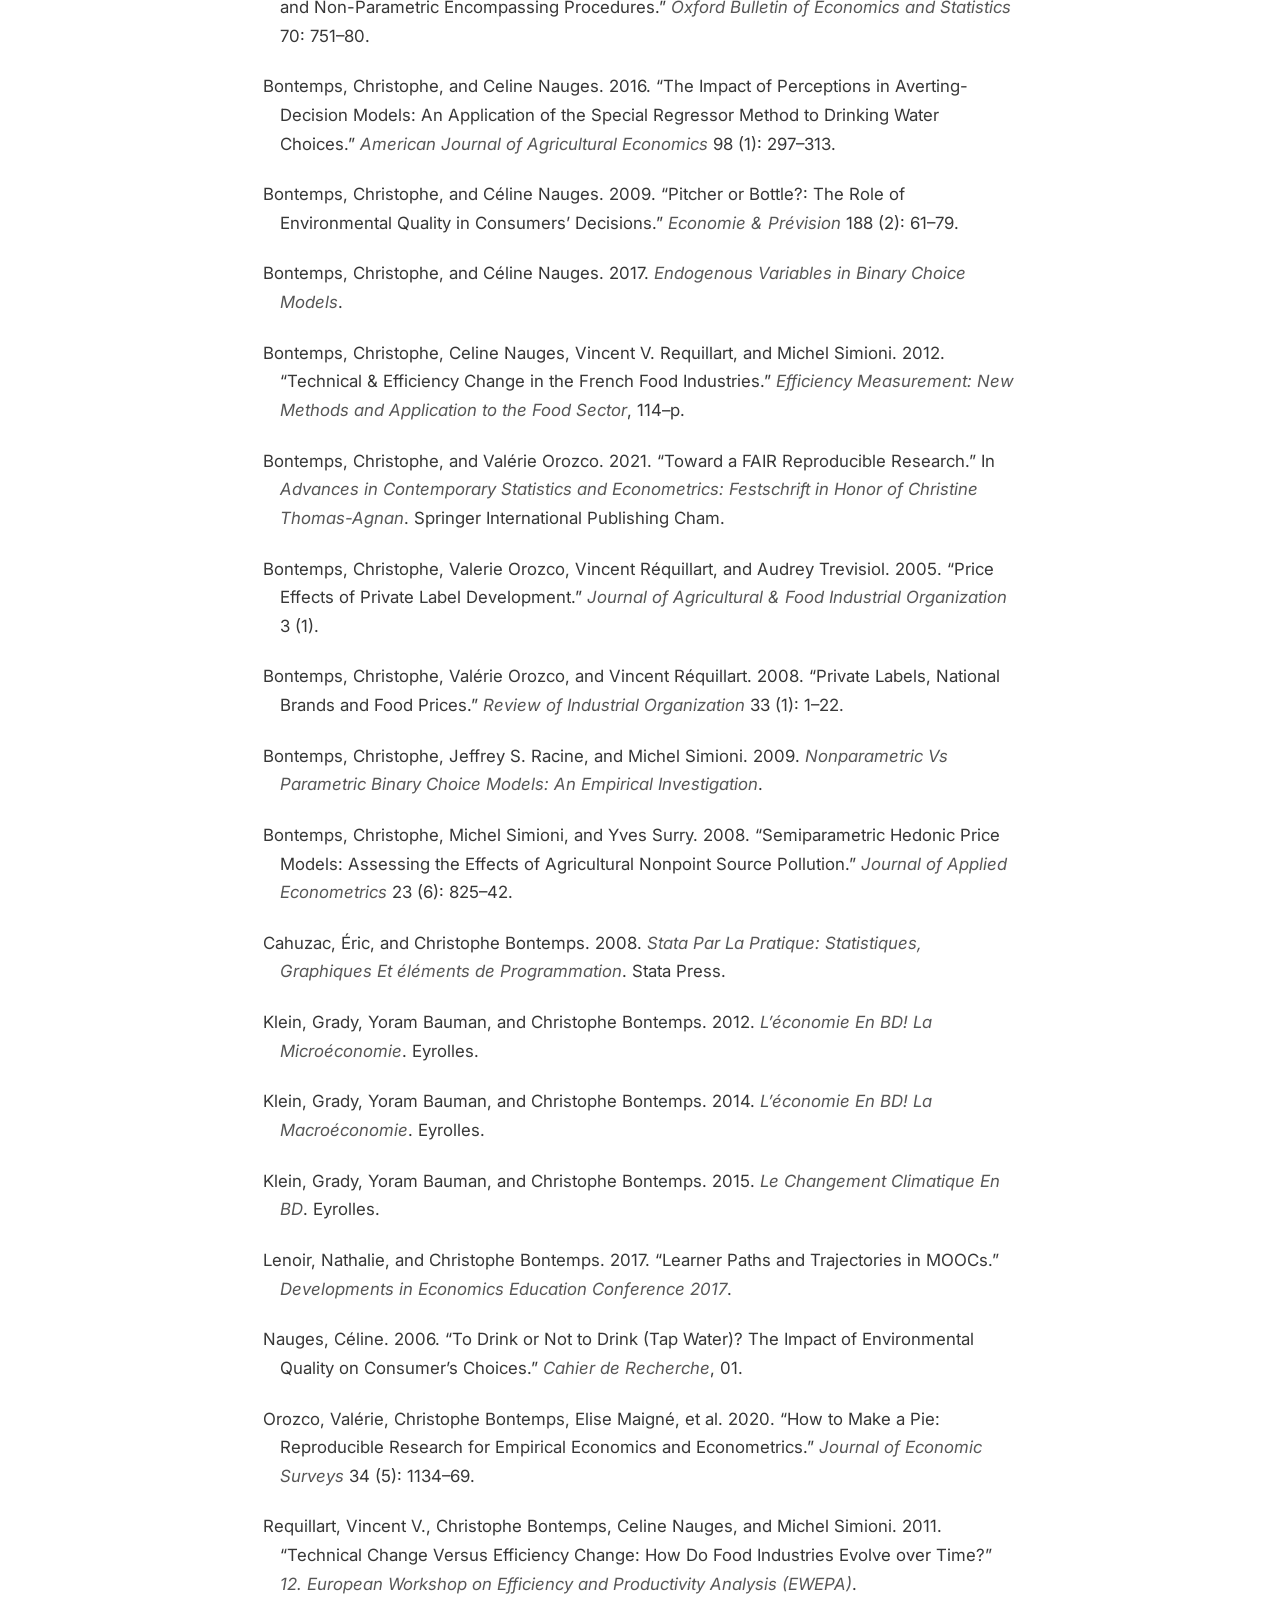
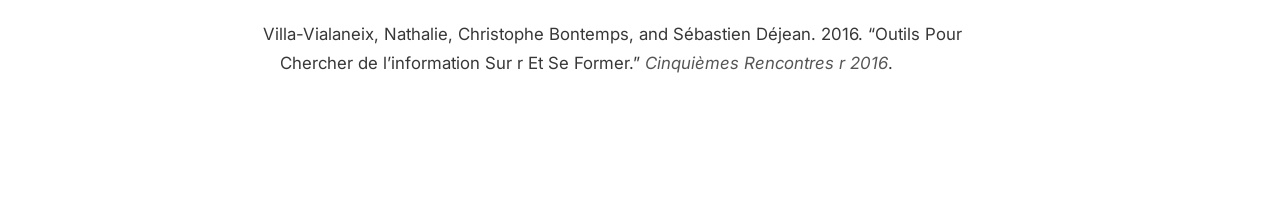
==== commit c10d9b5f: "biblio adjusted" ====
--- a/docs/academics.html
+++ b/docs/academics.html
@@ -175,7 +175,7 @@
 
 <section id="research" class="level2">
 <h2 class="anchored" data-anchor-id="research">Research</h2>
-<p>My research interests lie at the intersection of econometrics, data science, machine learning, and data visualization, with applications to official statistics, environmental economics, and public policy.</p>
+<p>My research interests lie at the intersection of econometrics, data science with applications to food and environmental economics. I also have a deep interest in machine learning, and data visualization, with applications to official statistics.</p>
 <hr>
 </section>
 <section id="selected-publications" class="level2">
@@ -183,41 +183,61 @@
 <section id="data-visualization-data-science" class="level3">
 <h3 class="anchored" data-anchor-id="data-visualization-data-science">Data Visualization &amp; Data Science</h3>
 <ul>
-<li><span class="citation" data-cites="bontemps2024dataviz">(<a href="#ref-bontemps2024dataviz" role="doc-biblioref"><strong>bontemps2024dataviz?</strong></a>)</span></li>
-<li><span class="citation" data-cites="orozco2020make">Orozco et al. (<a href="#ref-orozco2020make" role="doc-biblioref">2020</a>)</span></li>
-<li><span class="citation" data-cites="bontemps2021FAIR">(<a href="#ref-bontemps2021FAIR" role="doc-biblioref"><strong>bontemps2021FAIR?</strong></a>)</span></li>
+<li><span class="citation" data-cites="bontemps2026">(<a href="#ref-bontemps2026" role="doc-biblioref">Bontemps 2026</a>)</span></li>
+<li><span class="citation" data-cites="bontemps2021FAIR">(<a href="#ref-bontemps2021FAIR" role="doc-biblioref">Bontemps and Orozco 2021</a>)</span></li>
+<li><span class="citation" data-cites="orozco2020make">(<a href="#ref-orozco2020make" role="doc-biblioref">Orozco et al. 2020</a>)</span></li>
+<li><span class="citation" data-cites="villa2016outils">(<a href="#ref-villa2016outils" role="doc-biblioref">Villa-Vialaneix et al. 2016</a>)</span></li>
 </ul>
 </section>
 <section id="econometrics" class="level3">
 <h3 class="anchored" data-anchor-id="econometrics">Econometrics</h3>
 <ul>
-<li><span class="citation" data-cites="bontemps2018econometrics">(<a href="#ref-bontemps2018econometrics" role="doc-biblioref"><strong>bontemps2018econometrics?</strong></a>)</span></li>
-<li><span class="citation" data-cites="bontemps2015nonparametric">(<a href="#ref-bontemps2015nonparametric" role="doc-biblioref"><strong>bontemps2015nonparametric?</strong></a>)</span></li>
+<li><span class="citation" data-cites="bontemps2008semiparametric">(<a href="#ref-bontemps2008semiparametric" role="doc-biblioref">Bontemps, Simioni, et al. 2008</a>)</span></li>
+<li><span class="citation" data-cites="bontemps2008encompassing">(<a href="#ref-bontemps2008encompassing" role="doc-biblioref">Bontemps, Florens, et al. 2008a</a>)</span></li>
+<li><span class="citation" data-cites="bontemps2008parametric">(<a href="#ref-bontemps2008parametric" role="doc-biblioref">Bontemps, Florens, et al. 2008b</a>)</span></li>
 </ul>
 </section>
 <section id="environmental-food-economics" class="level3">
 <h3 class="anchored" data-anchor-id="environmental-food-economics">Environmental &amp; Food Economics</h3>
 <ul>
-<li><span class="citation" data-cites="bontemps2014food">(<a href="#ref-bontemps2014food" role="doc-biblioref"><strong>bontemps2014food?</strong></a>)</span></li>
-<li><span class="citation" data-cites="bontemps2012environment">(<a href="#ref-bontemps2012environment" role="doc-biblioref"><strong>bontemps2012environment?</strong></a>)</span></li>
+<li><span class="citation" data-cites="bontemps2021risk">(<a href="#ref-bontemps2021risk" role="doc-biblioref">Bontemps et al. 2021</a>)</span></li>
+<li><span class="citation" data-cites="bontemps2016impact">(<a href="#ref-bontemps2016impact" role="doc-biblioref">Bontemps and Nauges 2016</a>)</span></li>
+<li><span class="citation" data-cites="bontemps2013quality">(<a href="#ref-bontemps2013quality" role="doc-biblioref">Bontemps et al. 2013</a>)</span></li>
+<li><span class="citation" data-cites="bontemps2012technical">(<a href="#ref-bontemps2012technical" role="doc-biblioref">Bontemps et al. 2012</a>)</span></li>
+<li><span class="citation" data-cites="bontemps2010firm">(<a href="#ref-bontemps2010firm" role="doc-biblioref">Bontemps et al. 2010</a>)</span></li>
+<li><span class="citation" data-cites="bontemps2009pitcher">(<a href="#ref-bontemps2009pitcher" role="doc-biblioref">Bontemps and Nauges 2009</a>)</span></li>
+<li><span class="citation" data-cites="bontemps2008private">(<a href="#ref-bontemps2008private" role="doc-biblioref">Bontemps, Orozco, et al. 2008</a>)</span></li>
+<li><span class="citation" data-cites="nauges2006drink">(<a href="#ref-nauges2006drink" role="doc-biblioref">Nauges 2006</a>)</span></li>
+<li><span class="citation" data-cites="bontemps2005price">(<a href="#ref-bontemps2005price" role="doc-biblioref">Bontemps et al. 2005</a>)</span></li>
+<li><span class="citation" data-cites="bontemps2003estimation">(<a href="#ref-bontemps2003estimation" role="doc-biblioref">Bontemps et al. 2003</a>)</span></li>
+<li><span class="citation" data-cites="bontemps2002irrigation">(<a href="#ref-bontemps2002irrigation" role="doc-biblioref">Bontemps et al. 2002</a>)</span></li>
+<li><span class="citation" data-cites="bontemps2000dynamics">(<a href="#ref-bontemps2000dynamics" role="doc-biblioref">Bontemps and Couture 2000</a>)</span></li>
+</ul>
+</section>
+<section id="unpublished-and-working-papers" class="level3">
+<h3 class="anchored" data-anchor-id="unpublished-and-working-papers">Unpublished and Working papers</h3>
+<ul>
+<li><span class="citation" data-cites="lenoir2017learner">(<a href="#ref-lenoir2017learner" role="doc-biblioref">Lenoir and Bontemps 2017</a>)</span></li>
+<li><span class="citation" data-cites="bontemps2017endogenous">(<a href="#ref-bontemps2017endogenous" role="doc-biblioref">Bontemps and Nauges 2017</a>)</span></li>
+<li><span class="citation" data-cites="requillart2011technical">(<a href="#ref-requillart2011technical" role="doc-biblioref">Requillart et al. 2011</a>)</span></li>
+<li><span class="citation" data-cites="bontemps2009nonparametric">(<a href="#ref-bontemps2009nonparametric" role="doc-biblioref">Bontemps et al. 2009</a>)</span></li>
+<li><span class="citation" data-cites="bontemps1995global">(<a href="#ref-bontemps1995global" role="doc-biblioref">Bontemps and Florens 1995</a>)</span></li>
 </ul>
 <hr>
 </section>
 </section>
-<section id="books" class="level2">
-<h2 class="anchored" data-anchor-id="books">Books</h2>
+<section id="books-and-translations" class="level2">
+<h2 class="anchored" data-anchor-id="books-and-translations">Books and translations</h2>
 <ul>
-<li><span class="citation" data-cites="bontempsbook2019">(<a href="#ref-bontempsbook2019" role="doc-biblioref"><strong>bontempsbook2019?</strong></a>)</span></li>
-<li><span class="citation" data-cites="bontempsbook2015">(<a href="#ref-bontempsbook2015" role="doc-biblioref"><strong>bontempsbook2015?</strong></a>)</span></li>
+<li><p><span class="citation" data-cites="bontempscahuzac2008stata">(<a href="#ref-bontempscahuzac2008stata" role="doc-biblioref">Cahuzac and Bontemps 2008</a>)</span></p></li>
+<li><p><span class="citation" data-cites="klein2015climate">(<a href="#ref-klein2015climate" role="doc-biblioref">Klein et al. 2015</a>,)</span></p></li>
+<li><p><span class="citation" data-cites="klein2014macro">(<a href="#ref-klein2014macro" role="doc-biblioref">Klein et al. 2014</a>,)</span></p></li>
+<li><p><span class="citation" data-cites="klein2012micro">(<a href="#ref-klein2012micro" role="doc-biblioref">Klein et al. 2012</a>,)</span></p></li>
 </ul>
 <hr>
 </section>
 <section id="conference-papers-talks" class="level2">
 <h2 class="anchored" data-anchor-id="conference-papers-talks">Conference Papers &amp; Talks</h2>
-<ul>
-<li><span class="citation" data-cites="bontemps2020porto">(<a href="#ref-bontemps2020porto" role="doc-biblioref"><strong>bontemps2020porto?</strong></a>)</span></li>
-<li><span class="citation" data-cites="bontemps2019howtolie">(<a href="#ref-bontemps2019howtolie" role="doc-biblioref"><strong>bontemps2019howtolie?</strong></a>)</span></li>
-</ul>
 <hr>
 </section>
 <section id="full-bibliography" class="level2">
@@ -231,8 +251,89 @@
 </section>
 
 <div id="quarto-appendix" class="default"><section class="quarto-appendix-contents" role="doc-bibliography" id="quarto-bibliography"><h2 class="anchored quarto-appendix-heading">References</h2><div id="refs" class="references csl-bib-body hanging-indent" role="list">
+<div id="ref-bontemps2026" class="csl-entry" role="listitem">
+Bontemps, Christophe. 2026. <span>“How to Lie with Graphics.”</span> <em>Statistical Journal of the IAOS</em> 0 (0): 18747655261445392. <a href="https://doi.org/10.1177/18747655261445392">https://doi.org/10.1177/18747655261445392</a>.
+</div>
+<div id="ref-bontemps2010firm" class="csl-entry" role="listitem">
+Bontemps, Christophe, Zohra Bouamra-Mechemache, and Michel Simioni. 2010. <span>“Firm Survival and Quality Labels in the Food Industry.”</span> <em>2010 Annual Meeting, July 25-27, 2010, Denver, Colorado</em>.
+</div>
+<div id="ref-bontemps2013quality" class="csl-entry" role="listitem">
+Bontemps, Christophe, Zohra Bouamra-Mechemache, and Michel Simioni. 2013. <span>“Quality Labels and Firm Survival: Some First Empirical Evidence.”</span> <em>European Review of Agricultural Economics</em> 40 (3): 413–39.
+</div>
+<div id="ref-bontemps2021risk" class="csl-entry" role="listitem">
+Bontemps, Christophe, Douadia Bougherara, and Céline Nauges. 2021. <span>“Do Risk Preferences Really Matter? The Case of Pesticide Use in Agriculture.”</span> <em>Environmental Modeling &amp; Assessment</em> 26 (4): 609–30.
+</div>
+<div id="ref-bontemps2000dynamics" class="csl-entry" role="listitem">
+Bontemps, Christophe, and Stéphane Couture. 2000. <em>Dynamics and Uncertainty in Irrigation Management.</em>
+</div>
+<div id="ref-bontemps2002irrigation" class="csl-entry" role="listitem">
+Bontemps, Christophe, Stéphane Couture, Christophe Bontemps, Stéphane Couture, et al. 2002. <em>Irrigation Water Demand for the Decision Maker</em>.
+</div>
+<div id="ref-bontemps2003estimation" class="csl-entry" role="listitem">
+Bontemps, Christophe, Stéphane Couture, and Pascal Favard. 2003. <span>“Estimation de La Demande En Eau d’irrigation Sous Incertitude.”</span> <em>Economie Rurale</em> 276: 17–24.
+</div>
+<div id="ref-bontemps1995global" class="csl-entry" role="listitem">
+Bontemps, Christophe, and Jean-Pierre Florens. 1995. <em>A Global Encompassing Criterion for Nonparametric Regression Models</em>. Working paper, GREMAQ.
+</div>
+<div id="ref-bontemps2008encompassing" class="csl-entry" role="listitem">
+Bontemps, Christophe, Jean-Pierre Florens, and Jean-François Richard. 2008a. <span>“Encompassing in Regresson Models: Parametric and Non-Parametric Procedures.”</span> <em>Oxford Bulletin of Economics and Statistics</em> 70 (1): 751–80.
+</div>
+<div id="ref-bontemps2008parametric" class="csl-entry" role="listitem">
+Bontemps, Christophe, Jean-Pierre Florens, and Jean-François Richard. 2008b. <span>“Parametric and Non-Parametric Encompassing Procedures.”</span> <em>Oxford Bulletin of Economics and Statistics</em> 70: 751–80.
+</div>
+<div id="ref-bontemps2016impact" class="csl-entry" role="listitem">
+Bontemps, Christophe, and Celine Nauges. 2016. <span>“The Impact of Perceptions in Averting-Decision Models: An Application of the Special Regressor Method to Drinking Water Choices.”</span> <em>American Journal of Agricultural Economics</em> 98 (1): 297–313.
+</div>
+<div id="ref-bontemps2009pitcher" class="csl-entry" role="listitem">
+Bontemps, Christophe, and Céline Nauges. 2009. <span>“Pitcher or Bottle?: The Role of Environmental Quality in Consumers’ Decisions.”</span> <em>Economie &amp; Pr<span>é</span>vision</em> 188 (2): 61–79.
+</div>
+<div id="ref-bontemps2017endogenous" class="csl-entry" role="listitem">
+Bontemps, Christophe, and Céline Nauges. 2017. <em>Endogenous Variables in Binary Choice Models</em>.
+</div>
+<div id="ref-bontemps2012technical" class="csl-entry" role="listitem">
+Bontemps, Christophe, Celine Nauges, Vincent V. Requillart, and Michel Simioni. 2012. <span>“Technical &amp; Efficiency Change in the French Food Industries.”</span> <em>Efficiency Measurement: New Methods and Application to the Food Sector</em>, 114–p.
+</div>
+<div id="ref-bontemps2021FAIR" class="csl-entry" role="listitem">
+Bontemps, Christophe, and Valérie Orozco. 2021. <span>“Toward a FAIR Reproducible Research.”</span> In <em>Advances in Contemporary Statistics and Econometrics: Festschrift in Honor of Christine Thomas-Agnan</em>. Springer International Publishing Cham.
+</div>
+<div id="ref-bontemps2005price" class="csl-entry" role="listitem">
+Bontemps, Christophe, Valerie Orozco, Vincent Réquillart, and Audrey Trevisiol. 2005. <span>“Price Effects of Private Label Development.”</span> <em>Journal of Agricultural &amp; Food Industrial Organization</em> 3 (1).
+</div>
+<div id="ref-bontemps2008private" class="csl-entry" role="listitem">
+Bontemps, Christophe, Valérie Orozco, and Vincent Réquillart. 2008. <span>“Private Labels, National Brands and Food Prices.”</span> <em>Review of Industrial Organization</em> 33 (1): 1–22.
+</div>
+<div id="ref-bontemps2009nonparametric" class="csl-entry" role="listitem">
+Bontemps, Christophe, Jeffrey S. Racine, and Michel Simioni. 2009. <em>Nonparametric Vs Parametric Binary Choice Models: An Empirical Investigation</em>.
+</div>
+<div id="ref-bontemps2008semiparametric" class="csl-entry" role="listitem">
+Bontemps, Christophe, Michel Simioni, and Yves Surry. 2008. <span>“Semiparametric Hedonic Price Models: Assessing the Effects of Agricultural Nonpoint Source Pollution.”</span> <em>Journal of Applied Econometrics</em> 23 (6): 825–42.
+</div>
+<div id="ref-bontempscahuzac2008stata" class="csl-entry" role="listitem">
+Cahuzac, Éric, and Christophe Bontemps. 2008. <em>Stata Par La Pratique: Statistiques, Graphiques Et <span class="nocase">é</span>l<span>é</span>ments de Programmation</em>. Stata Press.
+</div>
+<div id="ref-klein2012micro" class="csl-entry" role="listitem">
+Klein, Grady, Yoram Bauman, and Christophe Bontemps. 2012. <em>L’<span>é</span>conomie En BD! La Micro<span>é</span>conomie</em>. Eyrolles.
+</div>
+<div id="ref-klein2014macro" class="csl-entry" role="listitem">
+Klein, Grady, Yoram Bauman, and Christophe Bontemps. 2014. <em>L’<span>é</span>conomie En BD! La Macro<span>é</span>conomie</em>. Eyrolles.
+</div>
+<div id="ref-klein2015climate" class="csl-entry" role="listitem">
+Klein, Grady, Yoram Bauman, and Christophe Bontemps. 2015. <em>Le Changement Climatique En BD</em>. Eyrolles.
+</div>
+<div id="ref-lenoir2017learner" class="csl-entry" role="listitem">
+Lenoir, Nathalie, and Christophe Bontemps. 2017. <span>“Learner Paths and Trajectories in MOOCs.”</span> <em>Developments in Economics Education Conference 2017</em>.
+</div>
+<div id="ref-nauges2006drink" class="csl-entry" role="listitem">
+Nauges, Céline. 2006. <span>“To Drink or Not to Drink (Tap Water)? The Impact of Environmental Quality on Consumer’s Choices.”</span> <em>Cahier de Recherche</em>, 01.
+</div>
 <div id="ref-orozco2020make" class="csl-entry" role="listitem">
 Orozco, Valérie, Christophe Bontemps, Elise Maigné, et al. 2020. <span>“How to Make a Pie: Reproducible Research for Empirical Economics and Econometrics.”</span> <em>Journal of Economic Surveys</em> 34 (5): 1134–69.
+</div>
+<div id="ref-requillart2011technical" class="csl-entry" role="listitem">
+Requillart, Vincent V., Christophe Bontemps, Celine Nauges, and Michel Simioni. 2011. <span>“Technical Change Versus Efficiency Change: How Do Food Industries Evolve over Time?”</span> <em>12. European Workshop on Efficiency and Productivity Analysis (EWEPA)</em>.
+</div>
+<div id="ref-villa2016outils" class="csl-entry" role="listitem">
+Villa-Vialaneix, Nathalie, Christophe Bontemps, and Sébastien Déjean. 2016. <span>“Outils Pour Chercher de l’information Sur r Et Se Former.”</span> <em>Cinqui<span>è</span>mes Rencontres r 2016</em>.
 </div>
 </div></section></div></main> <!-- /main -->
 <script id="quarto-html-after-body" type="application/javascript">
--- a/docs/Mystyle.css
+++ b/docs/Mystyle.css
@@ -228,4 +228,19 @@
   display: inline-block;
   margin-top: 6px;
   font-size: 0.9rem;
-}+}
+
+
+/* Bibliography styling */
+
+.csl-entry {
+  margin-bottom: 1.3rem;
+  line-height: 1.7;
+}
+
+.references {
+  margin-top: 2rem;
+  font-size: 0.98rem;
+}
+
+
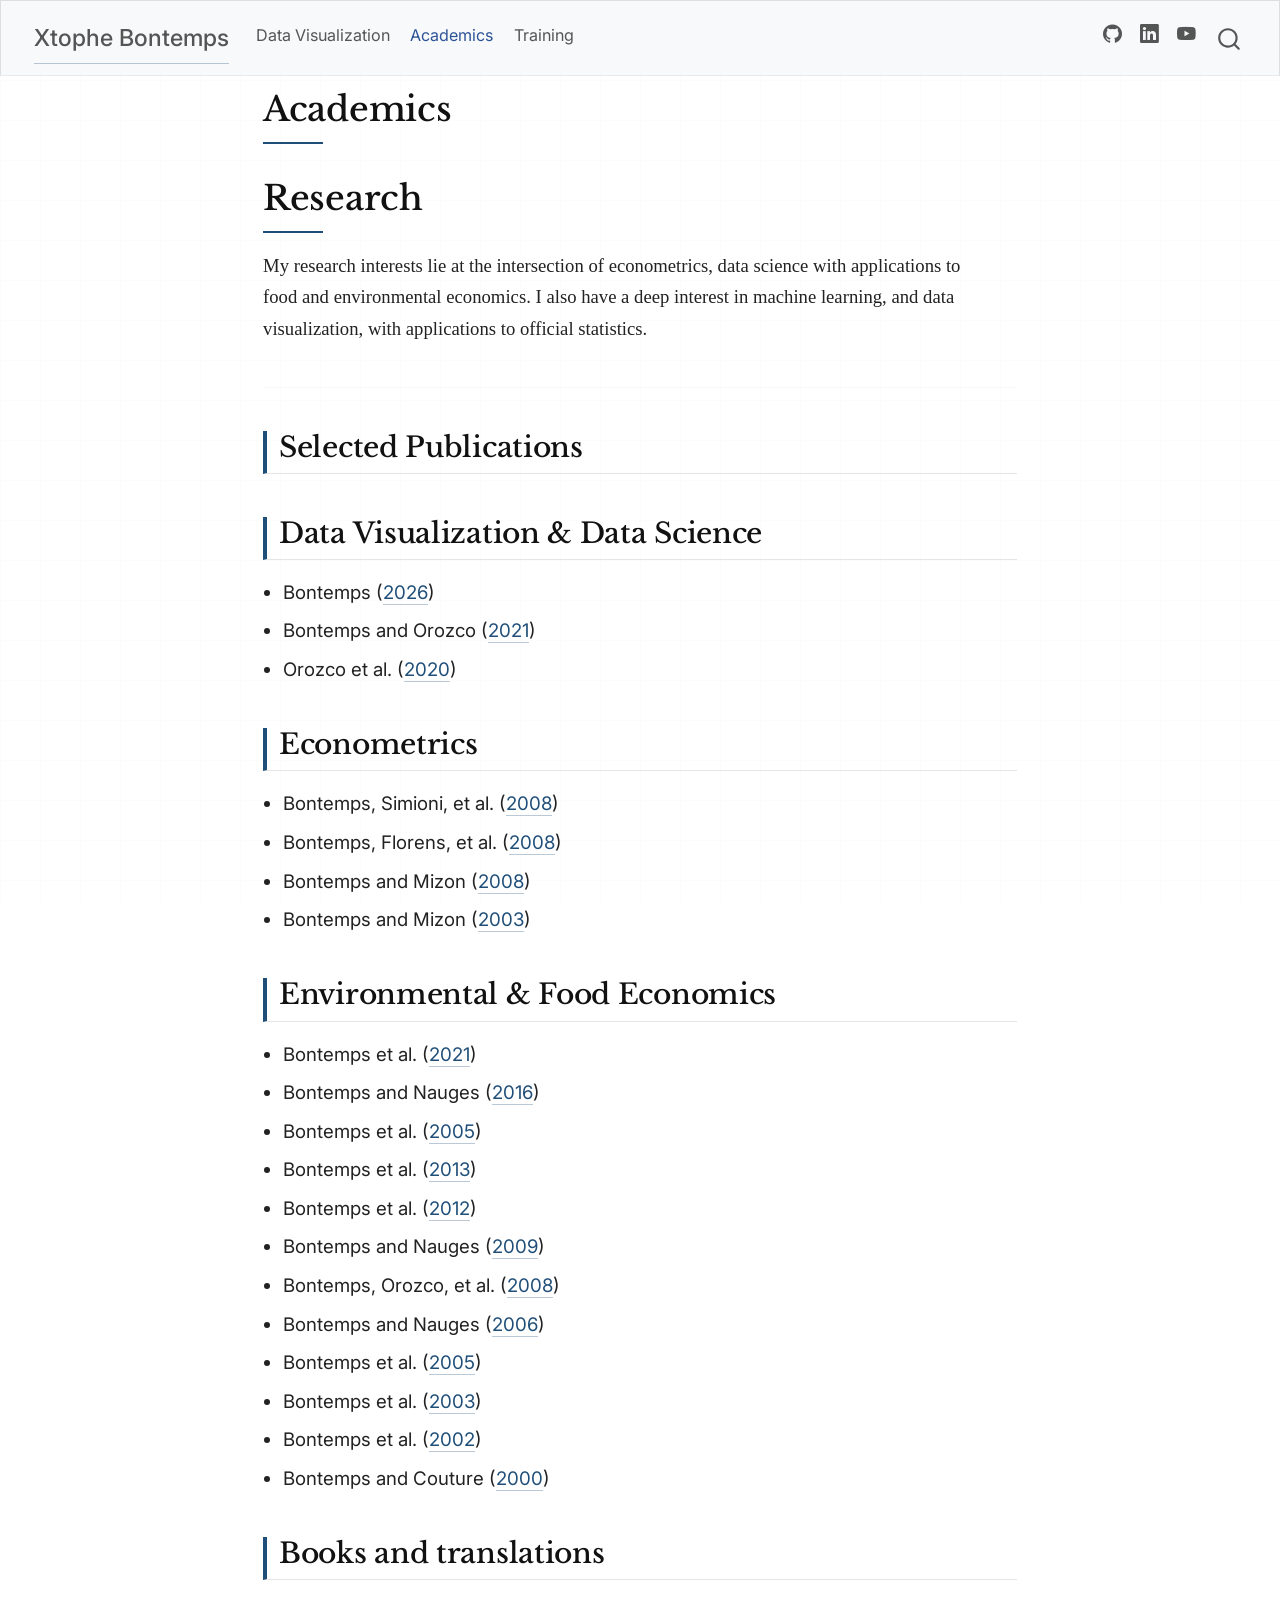
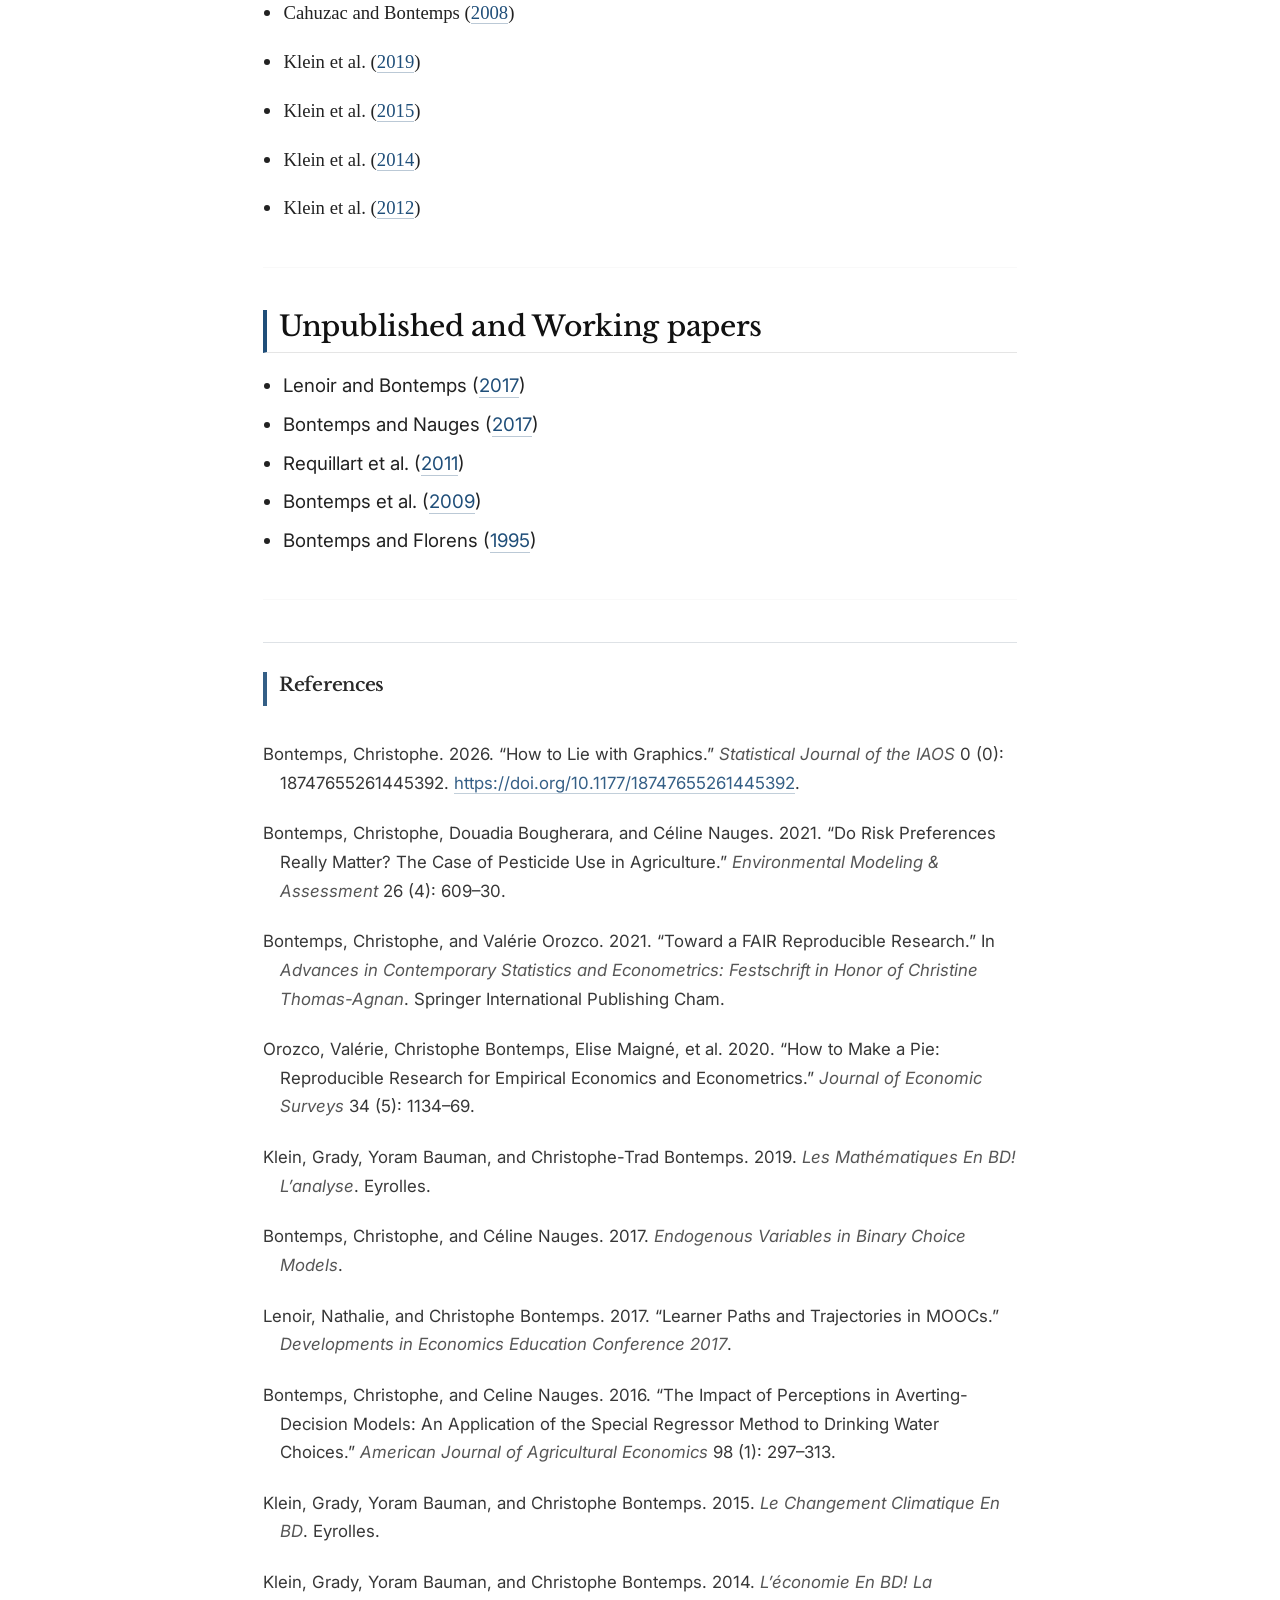
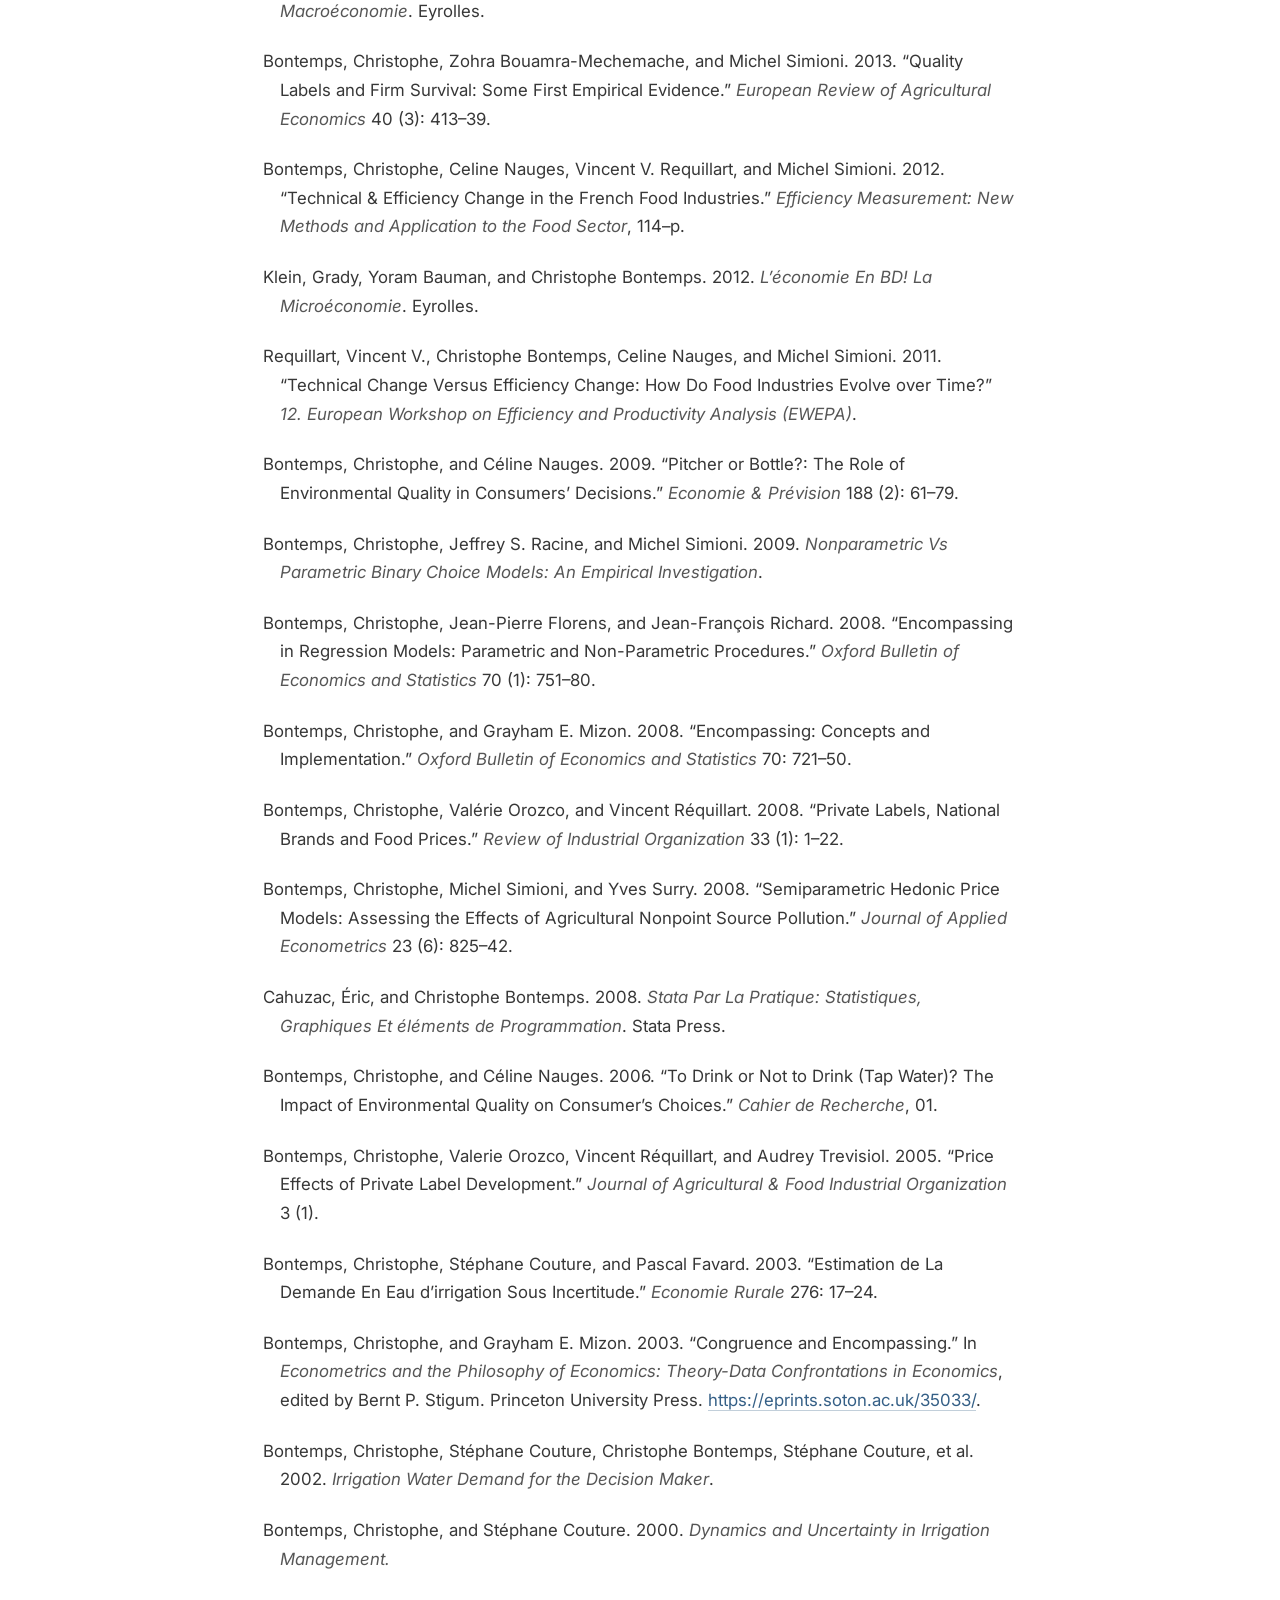
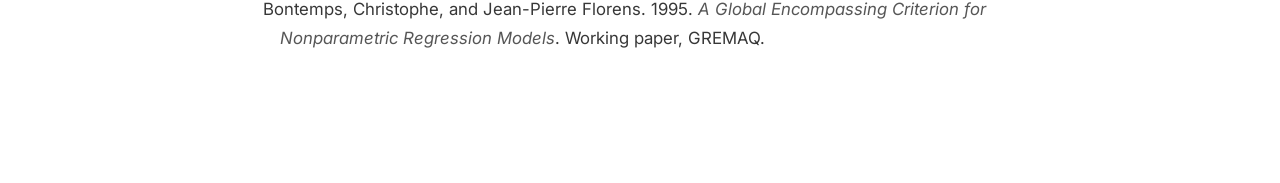
==== commit 1eaa7ab0: "Bib file updated. Using my own csl (sorting decreasing)." ====
--- a/docs/academics.html
+++ b/docs/academics.html
@@ -173,79 +173,76 @@
 </header>
 
 
-<section id="research" class="level2">
-<h2 class="anchored" data-anchor-id="research">Research</h2>
+<section id="research" class="level1">
+<h1>Research</h1>
 <p>My research interests lie at the intersection of econometrics, data science with applications to food and environmental economics. I also have a deep interest in machine learning, and data visualization, with applications to official statistics.</p>
 <hr>
-</section>
 <section id="selected-publications" class="level2">
 <h2 class="anchored" data-anchor-id="selected-publications">Selected Publications</h2>
-<section id="data-visualization-data-science" class="level3">
-<h3 class="anchored" data-anchor-id="data-visualization-data-science">Data Visualization &amp; Data Science</h3>
+</section>
+<section id="data-visualization-data-science" class="level2">
+<h2 class="anchored" data-anchor-id="data-visualization-data-science">Data Visualization &amp; Data Science</h2>
 <ul>
-<li><span class="citation" data-cites="bontemps2026">(<a href="#ref-bontemps2026" role="doc-biblioref">Bontemps 2026</a>)</span></li>
-<li><span class="citation" data-cites="bontemps2021FAIR">(<a href="#ref-bontemps2021FAIR" role="doc-biblioref">Bontemps and Orozco 2021</a>)</span></li>
-<li><span class="citation" data-cites="orozco2020make">(<a href="#ref-orozco2020make" role="doc-biblioref">Orozco et al. 2020</a>)</span></li>
-<li><span class="citation" data-cites="villa2016outils">(<a href="#ref-villa2016outils" role="doc-biblioref">Villa-Vialaneix et al. 2016</a>)</span></li>
+<li><span class="citation" data-cites="bontemps2026">Bontemps (<a href="#ref-bontemps2026" role="doc-biblioref">2026</a>)</span></li>
+<li><span class="citation" data-cites="bontemps2021FAIR">Bontemps and Orozco (<a href="#ref-bontemps2021FAIR" role="doc-biblioref">2021</a>)</span></li>
+<li><span class="citation" data-cites="orozco2020make">Orozco et al. (<a href="#ref-orozco2020make" role="doc-biblioref">2020</a>)</span></li>
 </ul>
 </section>
-<section id="econometrics" class="level3">
-<h3 class="anchored" data-anchor-id="econometrics">Econometrics</h3>
+<section id="econometrics" class="level2">
+<h2 class="anchored" data-anchor-id="econometrics">Econometrics</h2>
 <ul>
-<li><span class="citation" data-cites="bontemps2008semiparametric">(<a href="#ref-bontemps2008semiparametric" role="doc-biblioref">Bontemps, Simioni, et al. 2008</a>)</span></li>
-<li><span class="citation" data-cites="bontemps2008encompassing">(<a href="#ref-bontemps2008encompassing" role="doc-biblioref">Bontemps, Florens, et al. 2008a</a>)</span></li>
-<li><span class="citation" data-cites="bontemps2008parametric">(<a href="#ref-bontemps2008parametric" role="doc-biblioref">Bontemps, Florens, et al. 2008b</a>)</span></li>
+<li><span class="citation" data-cites="bontemps2008semiparametric">Bontemps, Simioni, et al. (<a href="#ref-bontemps2008semiparametric" role="doc-biblioref">2008</a>)</span></li>
+<li><span class="citation" data-cites="bontemps2008encompassing">Bontemps, Florens, et al. (<a href="#ref-bontemps2008encompassing" role="doc-biblioref">2008</a>)</span></li>
+<li><span class="citation" data-cites="bontemps2008concept">Bontemps and Mizon (<a href="#ref-bontemps2008concept" role="doc-biblioref">2008</a>)</span></li>
+<li><span class="citation" data-cites="bontemps2003congruence">Bontemps and Mizon (<a href="#ref-bontemps2003congruence" role="doc-biblioref">2003</a>)</span></li>
 </ul>
 </section>
-<section id="environmental-food-economics" class="level3">
-<h3 class="anchored" data-anchor-id="environmental-food-economics">Environmental &amp; Food Economics</h3>
+<section id="environmental-food-economics" class="level2">
+<h2 class="anchored" data-anchor-id="environmental-food-economics">Environmental &amp; Food Economics</h2>
 <ul>
-<li><span class="citation" data-cites="bontemps2021risk">(<a href="#ref-bontemps2021risk" role="doc-biblioref">Bontemps et al. 2021</a>)</span></li>
-<li><span class="citation" data-cites="bontemps2016impact">(<a href="#ref-bontemps2016impact" role="doc-biblioref">Bontemps and Nauges 2016</a>)</span></li>
-<li><span class="citation" data-cites="bontemps2013quality">(<a href="#ref-bontemps2013quality" role="doc-biblioref">Bontemps et al. 2013</a>)</span></li>
-<li><span class="citation" data-cites="bontemps2012technical">(<a href="#ref-bontemps2012technical" role="doc-biblioref">Bontemps et al. 2012</a>)</span></li>
-<li><span class="citation" data-cites="bontemps2010firm">(<a href="#ref-bontemps2010firm" role="doc-biblioref">Bontemps et al. 2010</a>)</span></li>
-<li><span class="citation" data-cites="bontemps2009pitcher">(<a href="#ref-bontemps2009pitcher" role="doc-biblioref">Bontemps and Nauges 2009</a>)</span></li>
-<li><span class="citation" data-cites="bontemps2008private">(<a href="#ref-bontemps2008private" role="doc-biblioref">Bontemps, Orozco, et al. 2008</a>)</span></li>
-<li><span class="citation" data-cites="nauges2006drink">(<a href="#ref-nauges2006drink" role="doc-biblioref">Nauges 2006</a>)</span></li>
-<li><span class="citation" data-cites="bontemps2005price">(<a href="#ref-bontemps2005price" role="doc-biblioref">Bontemps et al. 2005</a>)</span></li>
-<li><span class="citation" data-cites="bontemps2003estimation">(<a href="#ref-bontemps2003estimation" role="doc-biblioref">Bontemps et al. 2003</a>)</span></li>
-<li><span class="citation" data-cites="bontemps2002irrigation">(<a href="#ref-bontemps2002irrigation" role="doc-biblioref">Bontemps et al. 2002</a>)</span></li>
-<li><span class="citation" data-cites="bontemps2000dynamics">(<a href="#ref-bontemps2000dynamics" role="doc-biblioref">Bontemps and Couture 2000</a>)</span></li>
+<li><span class="citation" data-cites="bontemps2021risk">Bontemps et al. (<a href="#ref-bontemps2021risk" role="doc-biblioref">2021</a>)</span></li>
+<li><span class="citation" data-cites="bontemps2016impact">Bontemps and Nauges (<a href="#ref-bontemps2016impact" role="doc-biblioref">2016</a>)</span></li>
+<li><span class="citation" data-cites="bontemps2005price">Bontemps et al. (<a href="#ref-bontemps2005price" role="doc-biblioref">2005</a>)</span></li>
+<li><span class="citation" data-cites="bontemps2013quality">Bontemps et al. (<a href="#ref-bontemps2013quality" role="doc-biblioref">2013</a>)</span></li>
+<li><span class="citation" data-cites="bontemps2012technical">Bontemps et al. (<a href="#ref-bontemps2012technical" role="doc-biblioref">2012</a>)</span></li>
+<li><span class="citation" data-cites="bontemps2009pitcher">Bontemps and Nauges (<a href="#ref-bontemps2009pitcher" role="doc-biblioref">2009</a>)</span></li>
+<li><span class="citation" data-cites="bontemps2008private">Bontemps, Orozco, et al. (<a href="#ref-bontemps2008private" role="doc-biblioref">2008</a>)</span></li>
+<li><span class="citation" data-cites="nauges2006drink">Bontemps and Nauges (<a href="#ref-nauges2006drink" role="doc-biblioref">2006</a>)</span></li>
+<li><span class="citation" data-cites="bontemps2005price">Bontemps et al. (<a href="#ref-bontemps2005price" role="doc-biblioref">2005</a>)</span></li>
+<li><span class="citation" data-cites="bontemps2003estimation">Bontemps et al. (<a href="#ref-bontemps2003estimation" role="doc-biblioref">2003</a>)</span></li>
+<li><span class="citation" data-cites="bontemps2002irrigation">Bontemps et al. (<a href="#ref-bontemps2002irrigation" role="doc-biblioref">2002</a>)</span></li>
+<li><span class="citation" data-cites="bontemps2000dynamics">Bontemps and Couture (<a href="#ref-bontemps2000dynamics" role="doc-biblioref">2000</a>)</span></li>
 </ul>
-</section>
-<section id="unpublished-and-working-papers" class="level3">
-<h3 class="anchored" data-anchor-id="unpublished-and-working-papers">Unpublished and Working papers</h3>
-<ul>
-<li><span class="citation" data-cites="lenoir2017learner">(<a href="#ref-lenoir2017learner" role="doc-biblioref">Lenoir and Bontemps 2017</a>)</span></li>
-<li><span class="citation" data-cites="bontemps2017endogenous">(<a href="#ref-bontemps2017endogenous" role="doc-biblioref">Bontemps and Nauges 2017</a>)</span></li>
-<li><span class="citation" data-cites="requillart2011technical">(<a href="#ref-requillart2011technical" role="doc-biblioref">Requillart et al. 2011</a>)</span></li>
-<li><span class="citation" data-cites="bontemps2009nonparametric">(<a href="#ref-bontemps2009nonparametric" role="doc-biblioref">Bontemps et al. 2009</a>)</span></li>
-<li><span class="citation" data-cites="bontemps1995global">(<a href="#ref-bontemps1995global" role="doc-biblioref">Bontemps and Florens 1995</a>)</span></li>
-</ul>
-<hr>
-</section>
 </section>
 <section id="books-and-translations" class="level2">
 <h2 class="anchored" data-anchor-id="books-and-translations">Books and translations</h2>
 <ul>
-<li><p><span class="citation" data-cites="bontempscahuzac2008stata">(<a href="#ref-bontempscahuzac2008stata" role="doc-biblioref">Cahuzac and Bontemps 2008</a>)</span></p></li>
-<li><p><span class="citation" data-cites="klein2015climate">(<a href="#ref-klein2015climate" role="doc-biblioref">Klein et al. 2015</a>,)</span></p></li>
-<li><p><span class="citation" data-cites="klein2014macro">(<a href="#ref-klein2014macro" role="doc-biblioref">Klein et al. 2014</a>,)</span></p></li>
-<li><p><span class="citation" data-cites="klein2012micro">(<a href="#ref-klein2012micro" role="doc-biblioref">Klein et al. 2012</a>,)</span></p></li>
+<li><p><span class="citation" data-cites="bontempscahuzac2008stata">Cahuzac and Bontemps (<a href="#ref-bontempscahuzac2008stata" role="doc-biblioref">2008</a>)</span></p></li>
+<li><p><span class="citation" data-cites="klein2019calculus">Klein et al. (<a href="#ref-klein2019calculus" role="doc-biblioref">2019</a>)</span></p></li>
+<li><p><span class="citation" data-cites="klein2015climate">Klein et al. (<a href="#ref-klein2015climate" role="doc-biblioref">2015</a>)</span></p></li>
+<li><p><span class="citation" data-cites="klein2014macro">Klein et al. (<a href="#ref-klein2014macro" role="doc-biblioref">2014</a>)</span></p></li>
+<li><p><span class="citation" data-cites="klein2012micro">Klein et al. (<a href="#ref-klein2012micro" role="doc-biblioref">2012</a>)</span></p></li>
 </ul>
 <hr>
 </section>
-<section id="conference-papers-talks" class="level2">
-<h2 class="anchored" data-anchor-id="conference-papers-talks">Conference Papers &amp; Talks</h2>
+<section id="unpublished-and-working-papers" class="level2">
+<h2 class="anchored" data-anchor-id="unpublished-and-working-papers">Unpublished and Working papers</h2>
+<ul>
+<li><span class="citation" data-cites="lenoir2017learner">Lenoir and Bontemps (<a href="#ref-lenoir2017learner" role="doc-biblioref">2017</a>)</span></li>
+<li><span class="citation" data-cites="bontemps2017endogenous">Bontemps and Nauges (<a href="#ref-bontemps2017endogenous" role="doc-biblioref">2017</a>)</span></li>
+<li><span class="citation" data-cites="requillart2011technical">Requillart et al. (<a href="#ref-requillart2011technical" role="doc-biblioref">2011</a>)</span></li>
+<li><span class="citation" data-cites="bontemps2009nonparametric">Bontemps et al. (<a href="#ref-bontemps2009nonparametric" role="doc-biblioref">2009</a>)</span></li>
+<li><span class="citation" data-cites="bontemps1995global">Bontemps and Florens (<a href="#ref-bontemps1995global" role="doc-biblioref">1995</a>)</span></li>
+</ul>
 <hr>
+<div class="references">
+
+</div>
+
+
 </section>
-<section id="full-bibliography" class="level2">
-<h2 class="anchored" data-anchor-id="full-bibliography">Full Bibliography</h2>
-<div class="references">
-
-</div>
-
+</section>
+<section id="bibliography" class="level1 unnumbered">
 
 
 </section>
@@ -254,86 +251,86 @@
 <div id="ref-bontemps2026" class="csl-entry" role="listitem">
 Bontemps, Christophe. 2026. <span>“How to Lie with Graphics.”</span> <em>Statistical Journal of the IAOS</em> 0 (0): 18747655261445392. <a href="https://doi.org/10.1177/18747655261445392">https://doi.org/10.1177/18747655261445392</a>.
 </div>
-<div id="ref-bontemps2010firm" class="csl-entry" role="listitem">
-Bontemps, Christophe, Zohra Bouamra-Mechemache, and Michel Simioni. 2010. <span>“Firm Survival and Quality Labels in the Food Industry.”</span> <em>2010 Annual Meeting, July 25-27, 2010, Denver, Colorado</em>.
+<div id="ref-bontemps2021risk" class="csl-entry" role="listitem">
+Bontemps, Christophe, Douadia Bougherara, and Céline Nauges. 2021. <span>“Do Risk Preferences Really Matter? The Case of Pesticide Use in Agriculture.”</span> <em>Environmental Modeling &amp; Assessment</em> 26 (4): 609–30.
+</div>
+<div id="ref-bontemps2021FAIR" class="csl-entry" role="listitem">
+Bontemps, Christophe, and Valérie Orozco. 2021. <span>“Toward a FAIR Reproducible Research.”</span> In <em>Advances in Contemporary Statistics and Econometrics: Festschrift in Honor of Christine Thomas-Agnan</em>. Springer International Publishing Cham.
+</div>
+<div id="ref-orozco2020make" class="csl-entry" role="listitem">
+Orozco, Valérie, Christophe Bontemps, Elise Maigné, et al. 2020. <span>“How to Make a Pie: Reproducible Research for Empirical Economics and Econometrics.”</span> <em>Journal of Economic Surveys</em> 34 (5): 1134–69.
+</div>
+<div id="ref-klein2019calculus" class="csl-entry" role="listitem">
+Klein, Grady, Yoram Bauman, and Christophe-Trad Bontemps. 2019. <em>Les Mathématiques En BD! L’analyse</em>. Eyrolles.
+</div>
+<div id="ref-bontemps2017endogenous" class="csl-entry" role="listitem">
+Bontemps, Christophe, and Céline Nauges. 2017. <em>Endogenous Variables in Binary Choice Models</em>.
+</div>
+<div id="ref-lenoir2017learner" class="csl-entry" role="listitem">
+Lenoir, Nathalie, and Christophe Bontemps. 2017. <span>“Learner Paths and Trajectories in MOOCs.”</span> <em>Developments in Economics Education Conference 2017</em>.
+</div>
+<div id="ref-bontemps2016impact" class="csl-entry" role="listitem">
+Bontemps, Christophe, and Celine Nauges. 2016. <span>“The Impact of Perceptions in Averting-Decision Models: An Application of the Special Regressor Method to Drinking Water Choices.”</span> <em>American Journal of Agricultural Economics</em> 98 (1): 297–313.
+</div>
+<div id="ref-klein2015climate" class="csl-entry" role="listitem">
+Klein, Grady, Yoram Bauman, and Christophe Bontemps. 2015. <em>Le Changement Climatique En BD</em>. Eyrolles.
+</div>
+<div id="ref-klein2014macro" class="csl-entry" role="listitem">
+Klein, Grady, Yoram Bauman, and Christophe Bontemps. 2014. <em>L’<span>é</span>conomie En BD! La Macro<span>é</span>conomie</em>. Eyrolles.
 </div>
 <div id="ref-bontemps2013quality" class="csl-entry" role="listitem">
 Bontemps, Christophe, Zohra Bouamra-Mechemache, and Michel Simioni. 2013. <span>“Quality Labels and Firm Survival: Some First Empirical Evidence.”</span> <em>European Review of Agricultural Economics</em> 40 (3): 413–39.
 </div>
-<div id="ref-bontemps2021risk" class="csl-entry" role="listitem">
-Bontemps, Christophe, Douadia Bougherara, and Céline Nauges. 2021. <span>“Do Risk Preferences Really Matter? The Case of Pesticide Use in Agriculture.”</span> <em>Environmental Modeling &amp; Assessment</em> 26 (4): 609–30.
+<div id="ref-bontemps2012technical" class="csl-entry" role="listitem">
+Bontemps, Christophe, Celine Nauges, Vincent V. Requillart, and Michel Simioni. 2012. <span>“Technical &amp; Efficiency Change in the French Food Industries.”</span> <em>Efficiency Measurement: New Methods and Application to the Food Sector</em>, 114–p.
+</div>
+<div id="ref-klein2012micro" class="csl-entry" role="listitem">
+Klein, Grady, Yoram Bauman, and Christophe Bontemps. 2012. <em>L’<span>é</span>conomie En BD! La Micro<span>é</span>conomie</em>. Eyrolles.
+</div>
+<div id="ref-requillart2011technical" class="csl-entry" role="listitem">
+Requillart, Vincent V., Christophe Bontemps, Celine Nauges, and Michel Simioni. 2011. <span>“Technical Change Versus Efficiency Change: How Do Food Industries Evolve over Time?”</span> <em>12. European Workshop on Efficiency and Productivity Analysis (EWEPA)</em>.
+</div>
+<div id="ref-bontemps2009pitcher" class="csl-entry" role="listitem">
+Bontemps, Christophe, and Céline Nauges. 2009. <span>“Pitcher or Bottle?: The Role of Environmental Quality in Consumers’ Decisions.”</span> <em>Economie &amp; Pr<span>é</span>vision</em> 188 (2): 61–79.
+</div>
+<div id="ref-bontemps2009nonparametric" class="csl-entry" role="listitem">
+Bontemps, Christophe, Jeffrey S. Racine, and Michel Simioni. 2009. <em>Nonparametric Vs Parametric Binary Choice Models: An Empirical Investigation</em>.
+</div>
+<div id="ref-bontemps2008encompassing" class="csl-entry" role="listitem">
+Bontemps, Christophe, Jean-Pierre Florens, and Jean-François Richard. 2008. <span>“Encompassing in Regression Models: Parametric and Non-Parametric Procedures.”</span> <em>Oxford Bulletin of Economics and Statistics</em> 70 (1): 751–80.
+</div>
+<div id="ref-bontemps2008concept" class="csl-entry" role="listitem">
+Bontemps, Christophe, and Grayham E. Mizon. 2008. <span>“Encompassing: Concepts and Implementation.”</span> <em>Oxford Bulletin of Economics and Statistics</em> 70: 721–50.
+</div>
+<div id="ref-bontemps2008private" class="csl-entry" role="listitem">
+Bontemps, Christophe, Valérie Orozco, and Vincent Réquillart. 2008. <span>“Private Labels, National Brands and Food Prices.”</span> <em>Review of Industrial Organization</em> 33 (1): 1–22.
+</div>
+<div id="ref-bontemps2008semiparametric" class="csl-entry" role="listitem">
+Bontemps, Christophe, Michel Simioni, and Yves Surry. 2008. <span>“Semiparametric Hedonic Price Models: Assessing the Effects of Agricultural Nonpoint Source Pollution.”</span> <em>Journal of Applied Econometrics</em> 23 (6): 825–42.
+</div>
+<div id="ref-bontempscahuzac2008stata" class="csl-entry" role="listitem">
+Cahuzac, Éric, and Christophe Bontemps. 2008. <em>Stata Par La Pratique: Statistiques, Graphiques Et <span class="nocase">é</span>l<span>é</span>ments de Programmation</em>. Stata Press.
+</div>
+<div id="ref-nauges2006drink" class="csl-entry" role="listitem">
+Bontemps, Christophe, and Céline Nauges. 2006. <span>“To Drink or Not to Drink (Tap Water)? The Impact of Environmental Quality on Consumer’s Choices.”</span> <em>Cahier de Recherche</em>, 01.
+</div>
+<div id="ref-bontemps2005price" class="csl-entry" role="listitem">
+Bontemps, Christophe, Valerie Orozco, Vincent Réquillart, and Audrey Trevisiol. 2005. <span>“Price Effects of Private Label Development.”</span> <em>Journal of Agricultural &amp; Food Industrial Organization</em> 3 (1).
+</div>
+<div id="ref-bontemps2003estimation" class="csl-entry" role="listitem">
+Bontemps, Christophe, Stéphane Couture, and Pascal Favard. 2003. <span>“Estimation de La Demande En Eau d’irrigation Sous Incertitude.”</span> <em>Economie Rurale</em> 276: 17–24.
+</div>
+<div id="ref-bontemps2003congruence" class="csl-entry" role="listitem">
+Bontemps, Christophe, and Grayham E. Mizon. 2003. <span>“Congruence and Encompassing.”</span> In <em>Econometrics and the Philosophy of Economics: Theory-Data Confrontations in Economics</em>, edited by Bernt P. Stigum. Princeton University Press. <a href="https://eprints.soton.ac.uk/35033/">https://eprints.soton.ac.uk/35033/</a>.
+</div>
+<div id="ref-bontemps2002irrigation" class="csl-entry" role="listitem">
+Bontemps, Christophe, Stéphane Couture, Christophe Bontemps, Stéphane Couture, et al. 2002. <em>Irrigation Water Demand for the Decision Maker</em>.
 </div>
 <div id="ref-bontemps2000dynamics" class="csl-entry" role="listitem">
 Bontemps, Christophe, and Stéphane Couture. 2000. <em>Dynamics and Uncertainty in Irrigation Management.</em>
 </div>
-<div id="ref-bontemps2002irrigation" class="csl-entry" role="listitem">
-Bontemps, Christophe, Stéphane Couture, Christophe Bontemps, Stéphane Couture, et al. 2002. <em>Irrigation Water Demand for the Decision Maker</em>.
-</div>
-<div id="ref-bontemps2003estimation" class="csl-entry" role="listitem">
-Bontemps, Christophe, Stéphane Couture, and Pascal Favard. 2003. <span>“Estimation de La Demande En Eau d’irrigation Sous Incertitude.”</span> <em>Economie Rurale</em> 276: 17–24.
-</div>
 <div id="ref-bontemps1995global" class="csl-entry" role="listitem">
 Bontemps, Christophe, and Jean-Pierre Florens. 1995. <em>A Global Encompassing Criterion for Nonparametric Regression Models</em>. Working paper, GREMAQ.
-</div>
-<div id="ref-bontemps2008encompassing" class="csl-entry" role="listitem">
-Bontemps, Christophe, Jean-Pierre Florens, and Jean-François Richard. 2008a. <span>“Encompassing in Regresson Models: Parametric and Non-Parametric Procedures.”</span> <em>Oxford Bulletin of Economics and Statistics</em> 70 (1): 751–80.
-</div>
-<div id="ref-bontemps2008parametric" class="csl-entry" role="listitem">
-Bontemps, Christophe, Jean-Pierre Florens, and Jean-François Richard. 2008b. <span>“Parametric and Non-Parametric Encompassing Procedures.”</span> <em>Oxford Bulletin of Economics and Statistics</em> 70: 751–80.
-</div>
-<div id="ref-bontemps2016impact" class="csl-entry" role="listitem">
-Bontemps, Christophe, and Celine Nauges. 2016. <span>“The Impact of Perceptions in Averting-Decision Models: An Application of the Special Regressor Method to Drinking Water Choices.”</span> <em>American Journal of Agricultural Economics</em> 98 (1): 297–313.
-</div>
-<div id="ref-bontemps2009pitcher" class="csl-entry" role="listitem">
-Bontemps, Christophe, and Céline Nauges. 2009. <span>“Pitcher or Bottle?: The Role of Environmental Quality in Consumers’ Decisions.”</span> <em>Economie &amp; Pr<span>é</span>vision</em> 188 (2): 61–79.
-</div>
-<div id="ref-bontemps2017endogenous" class="csl-entry" role="listitem">
-Bontemps, Christophe, and Céline Nauges. 2017. <em>Endogenous Variables in Binary Choice Models</em>.
-</div>
-<div id="ref-bontemps2012technical" class="csl-entry" role="listitem">
-Bontemps, Christophe, Celine Nauges, Vincent V. Requillart, and Michel Simioni. 2012. <span>“Technical &amp; Efficiency Change in the French Food Industries.”</span> <em>Efficiency Measurement: New Methods and Application to the Food Sector</em>, 114–p.
-</div>
-<div id="ref-bontemps2021FAIR" class="csl-entry" role="listitem">
-Bontemps, Christophe, and Valérie Orozco. 2021. <span>“Toward a FAIR Reproducible Research.”</span> In <em>Advances in Contemporary Statistics and Econometrics: Festschrift in Honor of Christine Thomas-Agnan</em>. Springer International Publishing Cham.
-</div>
-<div id="ref-bontemps2005price" class="csl-entry" role="listitem">
-Bontemps, Christophe, Valerie Orozco, Vincent Réquillart, and Audrey Trevisiol. 2005. <span>“Price Effects of Private Label Development.”</span> <em>Journal of Agricultural &amp; Food Industrial Organization</em> 3 (1).
-</div>
-<div id="ref-bontemps2008private" class="csl-entry" role="listitem">
-Bontemps, Christophe, Valérie Orozco, and Vincent Réquillart. 2008. <span>“Private Labels, National Brands and Food Prices.”</span> <em>Review of Industrial Organization</em> 33 (1): 1–22.
-</div>
-<div id="ref-bontemps2009nonparametric" class="csl-entry" role="listitem">
-Bontemps, Christophe, Jeffrey S. Racine, and Michel Simioni. 2009. <em>Nonparametric Vs Parametric Binary Choice Models: An Empirical Investigation</em>.
-</div>
-<div id="ref-bontemps2008semiparametric" class="csl-entry" role="listitem">
-Bontemps, Christophe, Michel Simioni, and Yves Surry. 2008. <span>“Semiparametric Hedonic Price Models: Assessing the Effects of Agricultural Nonpoint Source Pollution.”</span> <em>Journal of Applied Econometrics</em> 23 (6): 825–42.
-</div>
-<div id="ref-bontempscahuzac2008stata" class="csl-entry" role="listitem">
-Cahuzac, Éric, and Christophe Bontemps. 2008. <em>Stata Par La Pratique: Statistiques, Graphiques Et <span class="nocase">é</span>l<span>é</span>ments de Programmation</em>. Stata Press.
-</div>
-<div id="ref-klein2012micro" class="csl-entry" role="listitem">
-Klein, Grady, Yoram Bauman, and Christophe Bontemps. 2012. <em>L’<span>é</span>conomie En BD! La Micro<span>é</span>conomie</em>. Eyrolles.
-</div>
-<div id="ref-klein2014macro" class="csl-entry" role="listitem">
-Klein, Grady, Yoram Bauman, and Christophe Bontemps. 2014. <em>L’<span>é</span>conomie En BD! La Macro<span>é</span>conomie</em>. Eyrolles.
-</div>
-<div id="ref-klein2015climate" class="csl-entry" role="listitem">
-Klein, Grady, Yoram Bauman, and Christophe Bontemps. 2015. <em>Le Changement Climatique En BD</em>. Eyrolles.
-</div>
-<div id="ref-lenoir2017learner" class="csl-entry" role="listitem">
-Lenoir, Nathalie, and Christophe Bontemps. 2017. <span>“Learner Paths and Trajectories in MOOCs.”</span> <em>Developments in Economics Education Conference 2017</em>.
-</div>
-<div id="ref-nauges2006drink" class="csl-entry" role="listitem">
-Nauges, Céline. 2006. <span>“To Drink or Not to Drink (Tap Water)? The Impact of Environmental Quality on Consumer’s Choices.”</span> <em>Cahier de Recherche</em>, 01.
-</div>
-<div id="ref-orozco2020make" class="csl-entry" role="listitem">
-Orozco, Valérie, Christophe Bontemps, Elise Maigné, et al. 2020. <span>“How to Make a Pie: Reproducible Research for Empirical Economics and Econometrics.”</span> <em>Journal of Economic Surveys</em> 34 (5): 1134–69.
-</div>
-<div id="ref-requillart2011technical" class="csl-entry" role="listitem">
-Requillart, Vincent V., Christophe Bontemps, Celine Nauges, and Michel Simioni. 2011. <span>“Technical Change Versus Efficiency Change: How Do Food Industries Evolve over Time?”</span> <em>12. European Workshop on Efficiency and Productivity Analysis (EWEPA)</em>.
-</div>
-<div id="ref-villa2016outils" class="csl-entry" role="listitem">
-Villa-Vialaneix, Nathalie, Christophe Bontemps, and Sébastien Déjean. 2016. <span>“Outils Pour Chercher de l’information Sur r Et Se Former.”</span> <em>Cinqui<span>è</span>mes Rencontres r 2016</em>.
 </div>
 </div></section></div></main> <!-- /main -->
 <script id="quarto-html-after-body" type="application/javascript">
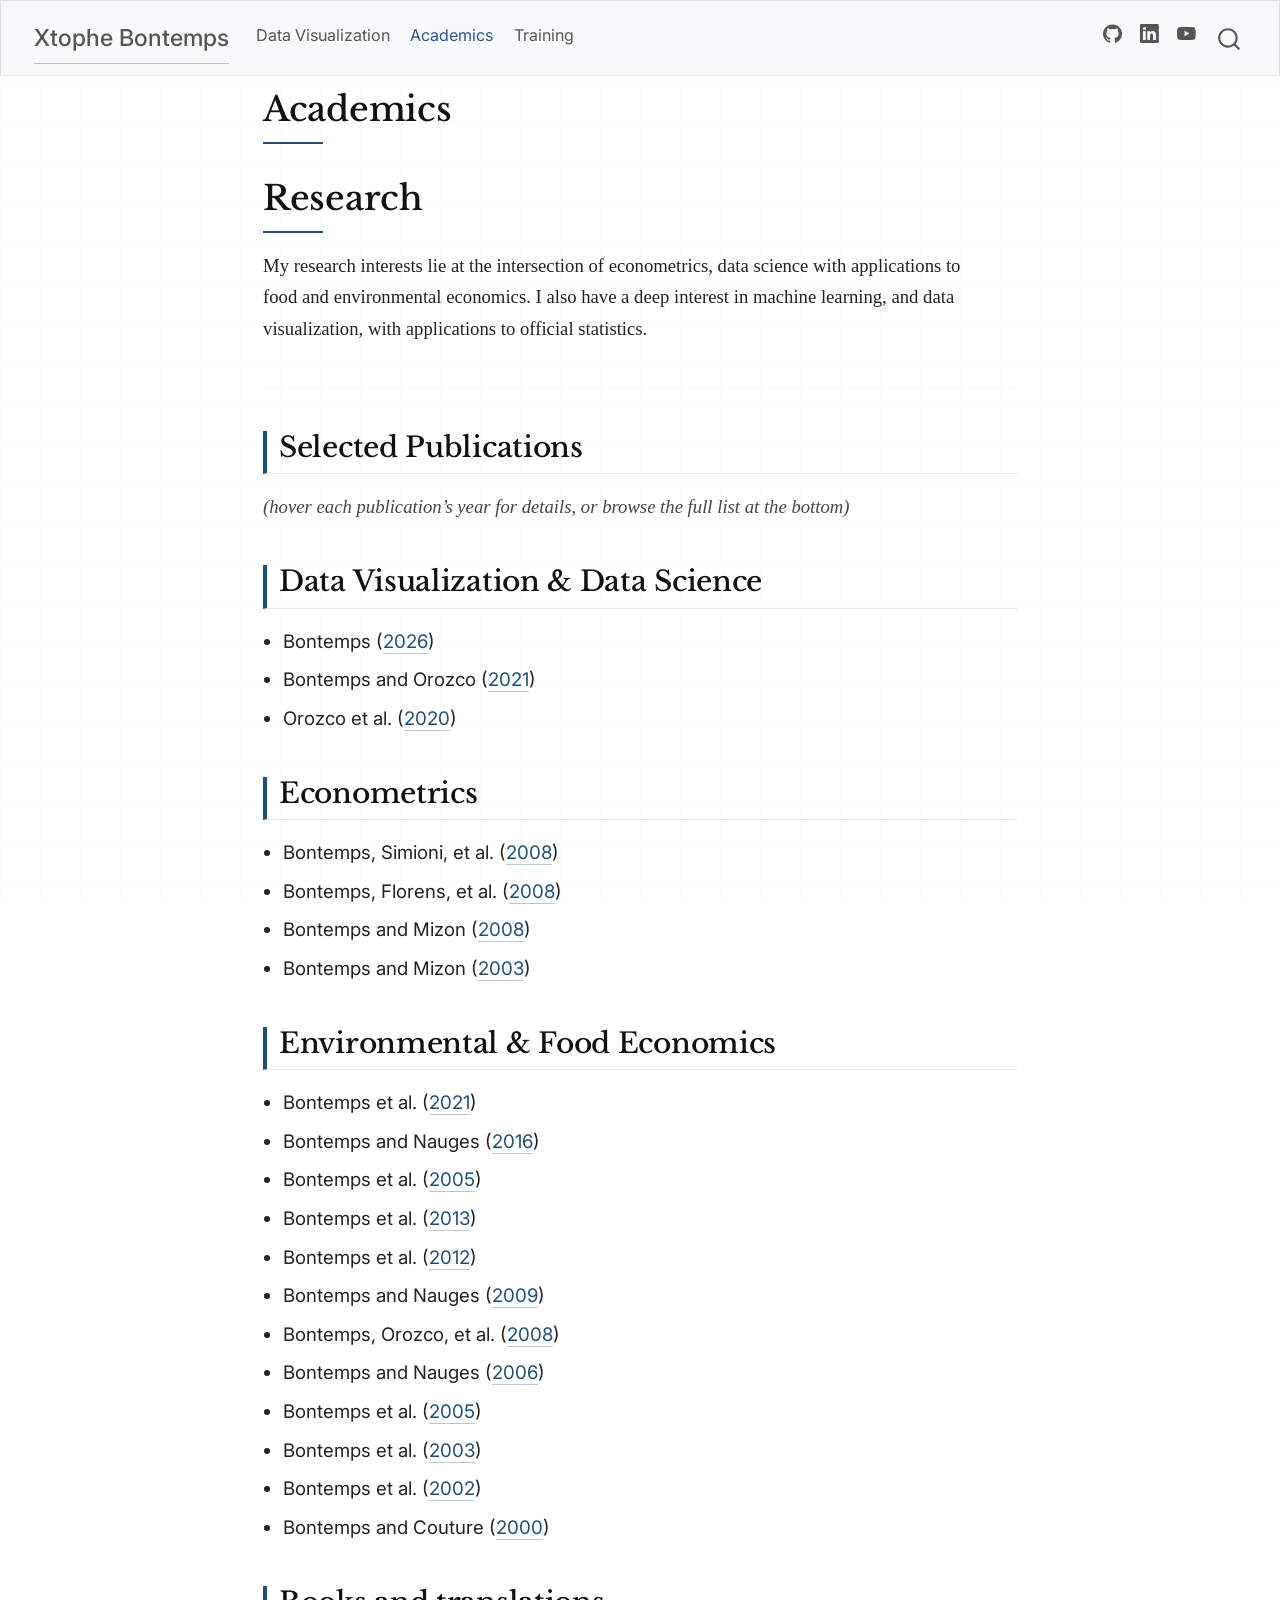
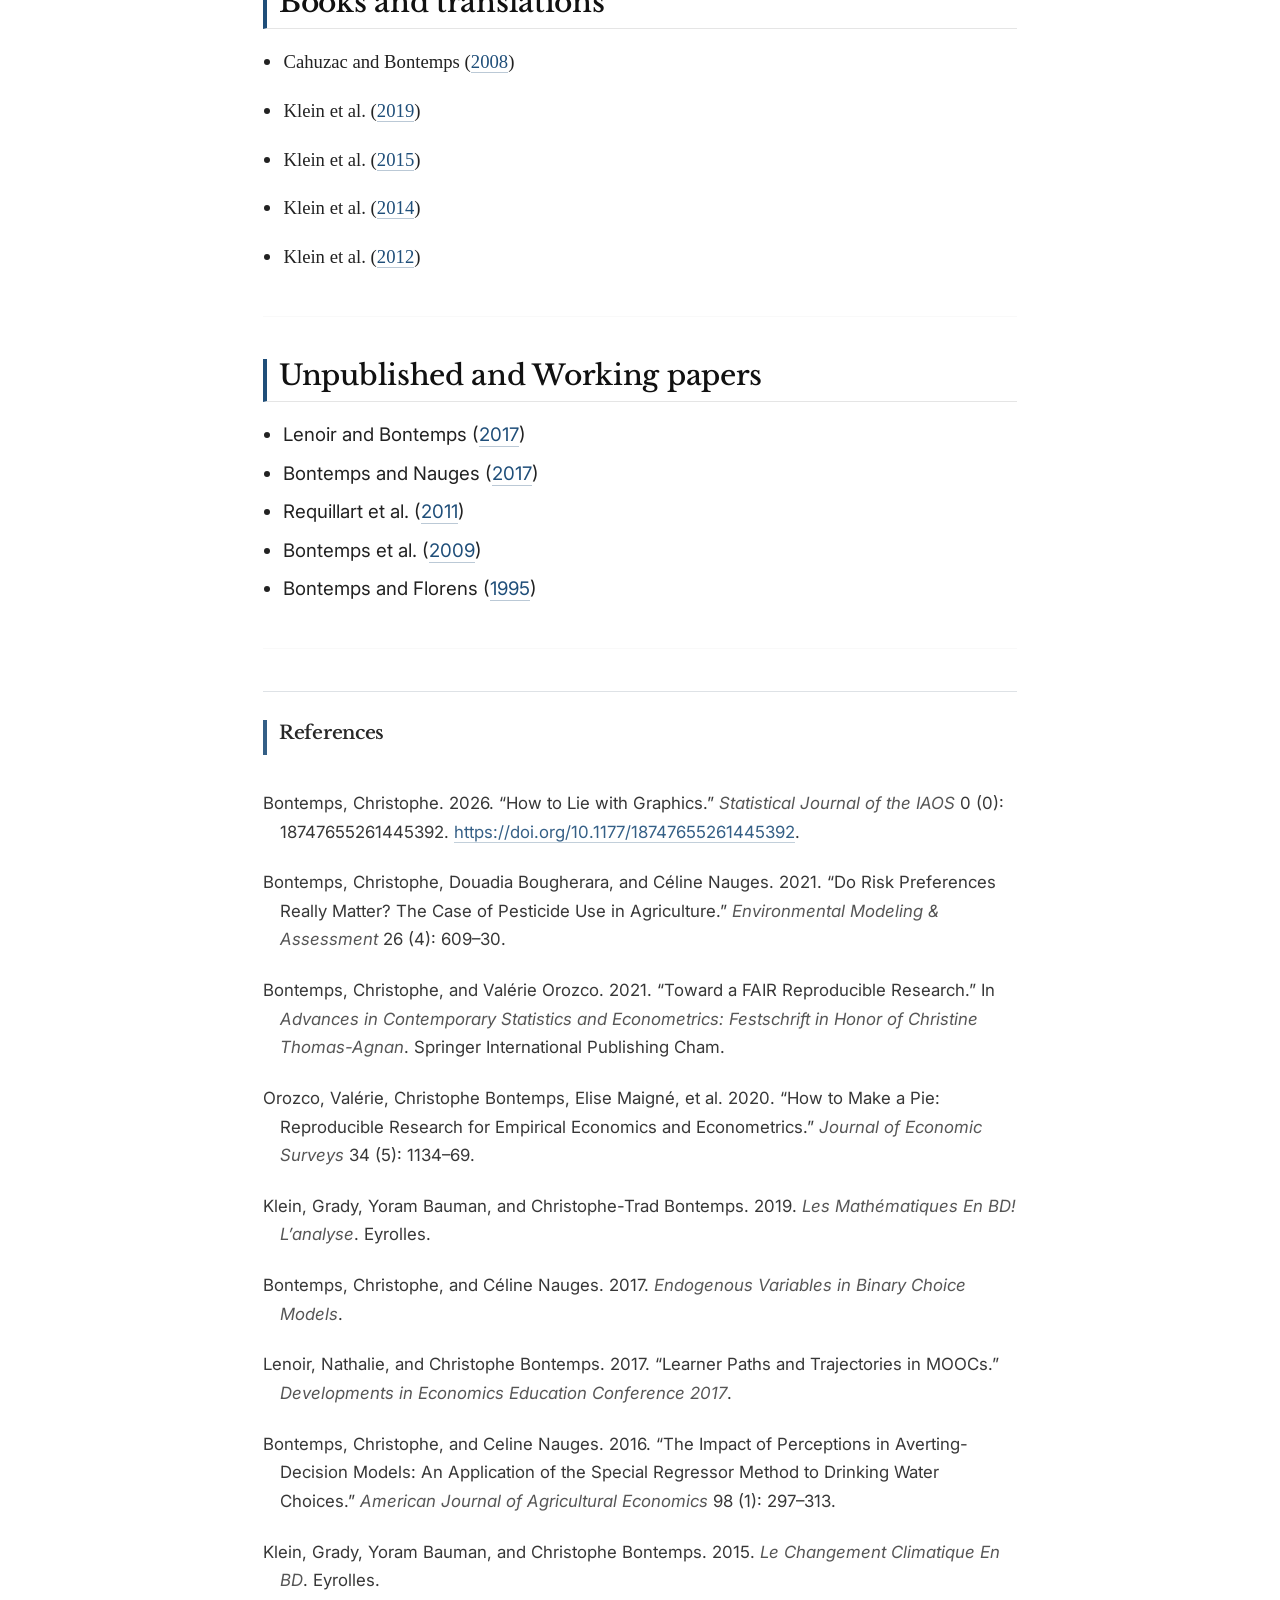
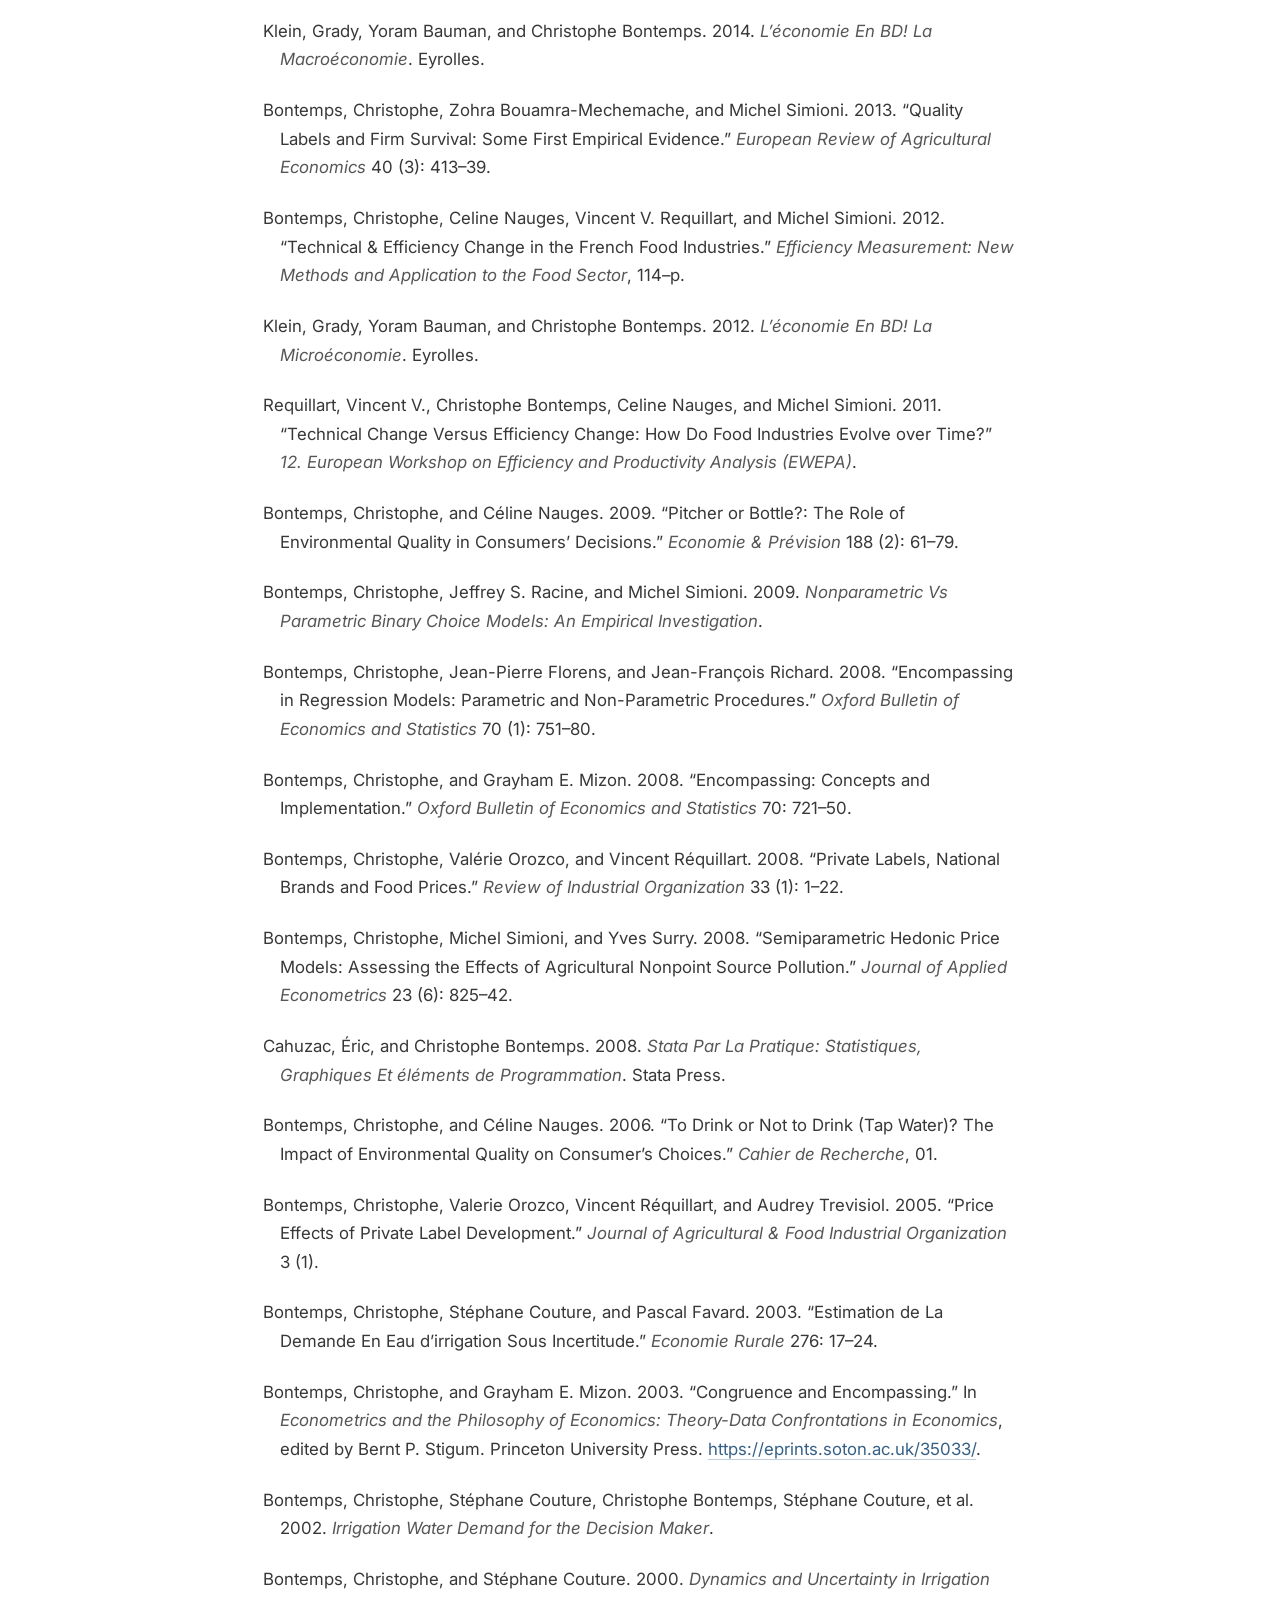
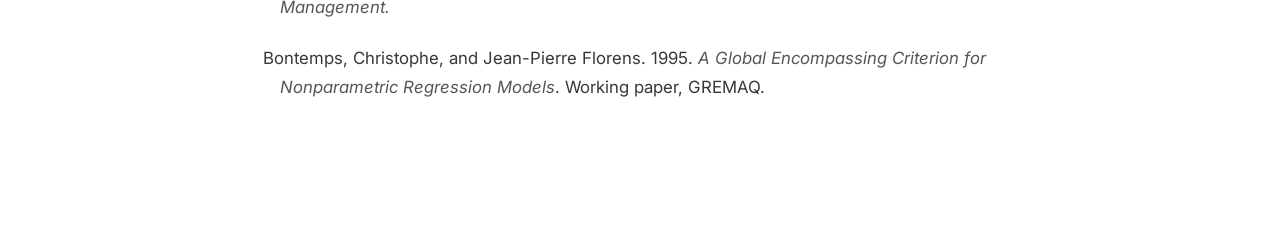
==== commit fe7ad507: "Deatils academics" ====
--- a/docs/academics.html
+++ b/docs/academics.html
@@ -179,6 +179,7 @@
 <hr>
 <section id="selected-publications" class="level2">
 <h2 class="anchored" data-anchor-id="selected-publications">Selected Publications</h2>
+<p><em>(hover each publication’s year for details, or browse the full list at the bottom)</em></p>
 </section>
 <section id="data-visualization-data-science" class="level2">
 <h2 class="anchored" data-anchor-id="data-visualization-data-science">Data Visualization &amp; Data Science</h2>
